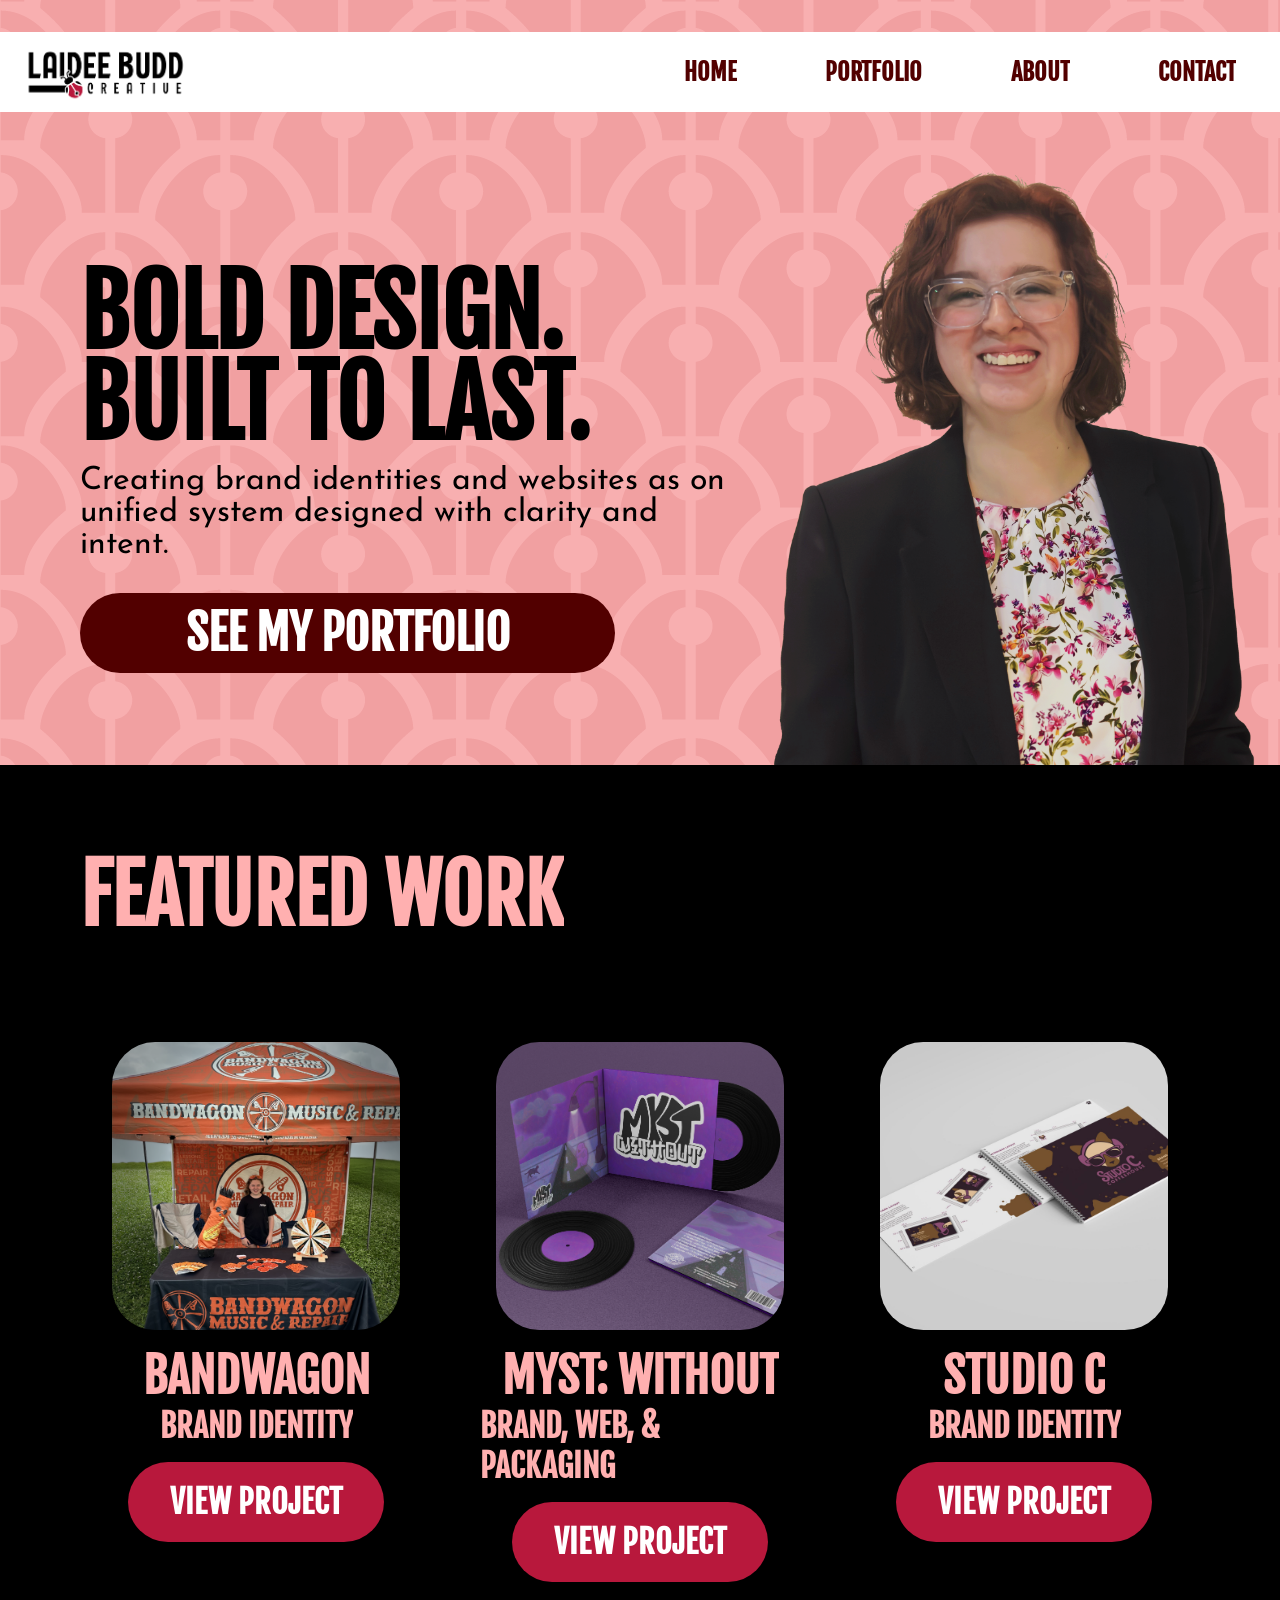
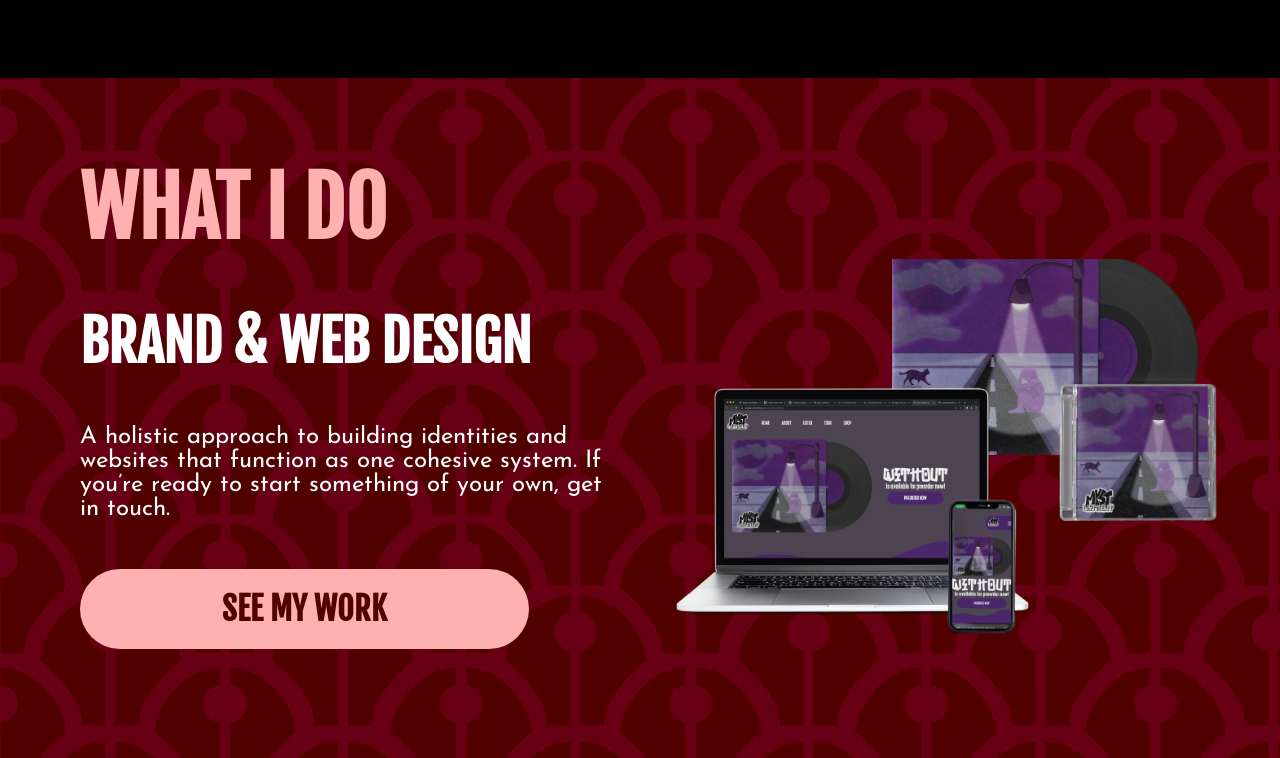
==== index.html @ 61b9f68c "what I do section added" ====
<!DOCTYPE html>
<html lang="en">
<head>
    <meta charset="UTF-8">
    <meta name="viewport" content="width=device-width, initial-scale=1.0">
    <title>Laidee Budd Creative - Home</title>
    <link rel="stylesheet" href="./sass/output.css">
    
    <link rel="preconnect" href="https://fonts.googleapis.com">
    <link rel="preconnect" href="https://fonts.gstatic.com" crossorigin>
    <link href="https://fonts.googleapis.com/css2?family=Fjalla+One&family=Josefin+Sans:ital,wght@0,100..700;1,100..700&display=swap" rel="stylesheet">
</head>
<body>
    <nav>
        <div id="nav-container">
            <div id="navbar">
                <img src="./images/laidee-budd-creative-logo.png" alt="Laidee Budd Creative Logo">
    
                <div id="hamburger" onclick="menuToggle()">&#9776;</div>
            </div>
            <div id="nav-items">
                <a href="./index.html">HOME</a>
                <a href="./portfolio.html">PORTFOLIO</a>
                <a href="./about.html">ABOUT</a>
                <a href="./contact.html">CONTACT</a>
            </div>
        </div>
    </nav>
    <header class="hero-grid-container hero-background">
            <div class="text-box">
                <h1>BOLD DESIGN. <br>
                    BUILT TO LAST.
                </h1>
                <p>
                    Creating brand identities and websites as on unified system designed with clarity and intent.
                </p>
                <a href="./portfolio.html" class="button">SEE MY PORTFOLIO</a>
            </div>
            <img src="./images/headshot.png" alt="Adelaide Budd headshot">
    </header>

    <section>
        <h2>FEATURED WORK</h2>
        <div class="card-grid">
            <div class="card bandwagon">
                <img src="./images/bandwagon-tradeshowbooth.png" alt="Bandwagon Music & Repair branded event booth with custom canopy, signage, and promotional materials.">
                <h4>BANDWAGON</h4>
                <h5>BRAND IDENTITY</h5>
                <a href="./bandwagon.html" class="button">VIEW PROJECT</a>
            </div>
            <div class="card myst">
                <img src="./images/vinyl_mockup.png" alt="Vinyl packaging mockup for Myst: Without featuring illustrated album artwork and record sleeves.">
                <h4>MYST: WITHOUT</h4>
                <h5>BRAND, WEB, & PACKAGING</h5>
                <a href="./myst.html" class="button">VIEW PROJECT</a>
            </div>
            <div class="card studio-c">
                <img src="./images/STUDIO C BRAND GUIDE.jpeg" alt="Studio C Coffeehouse brand guide mockup featuring logo, business card, and stationery designs.">
                <h4>STUDIO C</h4>
                <h5>BRAND IDENTITY</h5>
                <a href="./studioc.html" class="button">VIEW PROJECT</a>
            </div>
        </div>

    </section>

    <section class="red-brand-background">
        <h2>WHAT I DO</h2>
        <div class="grid-container">
            <div class="text-box">

                <h3>BRAND & WEB DESIGN</h3>
                <p>A holistic approach to building identities and websites that function as one cohesive system. If you’re ready to start something of your own, get in touch.</p>
                <a href="/portfolio.html" class="button">SEE MY WORK</a>
            </div>
            <img src="./images/myst-webPackaging.png" alt="Myst: Without branding mockup featuring album packaging, vinyl record, CD case, and responsive website designs displayed across desktop and mobile screens.">

        </div>

    </section>
    

    <script src="./script.js"></script>
</body>
</html>
---- sass/output.css ----
* {
  margin: 0;
  padding: 0;
  box-sizing: border-box;
  max-width: 100vw;
  overflow-x: hidden;
}

nav #nav-container {
  display: flex;
  flex-direction: row;
  justify-content: space-between;
  align-items: center;
  position: fixed;
  background-color: #fff;
  height: 5rem;
  width: 100%;
  margin-top: 2rem;
}
@media (max-width: 500px) {
  nav #nav-container {
    flex-direction: column;
    justify-content: space-around;
  }
}
@media (min-width: 501px) and (max-width: 767px) {
  nav #nav-container {
    flex-direction: column;
    justify-content: space-around;
  }
}
nav #nav-container #navbar {
  display: flex;
  flex-direction: row;
  justify-content: space-between;
  align-items: center;
  width: 50%;
  height: 100%;
}
@media (max-width: 500px) {
  nav #nav-container #navbar {
    width: 100%;
    height: 5rem;
    justify-self: flex-start;
  }
}
@media (min-width: 501px) and (max-width: 767px) {
  nav #nav-container #navbar {
    width: 100%;
    height: 5rem;
    justify-self: flex-start;
  }
}
nav #nav-container #navbar img {
  height: 4rem;
  margin-left: 1rem;
}
nav #nav-container #navbar #hamburger {
  display: none;
  font-size: 3rem;
  color: #520000;
  margin-right: 2rem;
}
@media (max-width: 500px) {
  nav #nav-container #navbar #hamburger {
    display: block;
  }
}
@media (min-width: 501px) and (max-width: 767px) {
  nav #nav-container #navbar #hamburger {
    display: block;
  }
}
nav #nav-container #nav-items {
  display: flex;
  justify-content: space-around;
  width: 50%;
}
nav #nav-container #nav-items a {
  text-decoration: none;
  font-family: "Fjalla One", sans-serif;
  font-size: 1.5rem;
  font-weight: bold;
  color: #520000;
}
@media (max-width: 500px) {
  nav #nav-container #nav-items {
    display: none;
    width: 100%;
    height: 55%;
    background-color: #fff;
    align-items: center;
    flex-direction: column;
    justify-content: space-around;
  }
}
@media (min-width: 501px) and (max-width: 767px) {
  nav #nav-container #nav-items {
    display: none;
    width: 100%;
    height: 55%;
    background-color: #fff;
    align-items: center;
    flex-direction: column;
    justify-content: space-around;
  }
}

.nav-background {
  background-image: url(../images/Brand-Pattern-deep-red.png);
}

.open-mobile-nav {
  height: 50vh;
}

.button {
  font-family: "Fjalla One", sans-serif;
  font-weight: bold;
  text-decoration: none;
  color: #fff;
  font-size: 3rem;
  text-align: center;
  align-content: center;
  background-color: #520000;
  height: 5rem;
  border-radius: 100px;
  width: 80%;
}
@media (max-width: 500px) {
  .button {
    font-size: 1.5rem;
  }
}
@media (min-width: 501px) and (max-width: 767px) {
  .button {
    font-size: 1.5rem;
  }
}

.hero-background {
  background-image: url(../images/Brand-Pattern-pink.png);
  background-repeat: repeat;
}

.red-brand-background {
  background-image: url(../images/Brand-Pattern-deep-red.png);
  background-repeat: repeat;
}
.red-brand-background .button {
  background-color: #FFB0B0;
  color: #520000;
}

.hero-grid-container {
  display: grid;
  grid-template-columns: 1fr 1 fr 1fr;
  grid-template-rows: 1fr 1fr 1fr;
  grid-template-areas: ". . hs" "txt . hs" "txt . hs";
  height: 85vh;
}
@media (max-width: 500px) {
  .hero-grid-container {
    grid-template-columns: 1fr;
    grid-template-rows: 2fr 1fr;
    grid-template-areas: "txt" "hs";
    height: 85vh;
  }
}
@media (min-width: 501px) and (max-width: 767px) {
  .hero-grid-container {
    grid-template-columns: 1fr;
    grid-template-rows: 2fr 1fr;
    grid-template-areas: "txt" "hs";
    height: 85vh;
  }
}
.hero-grid-container .text-box {
  grid-area: txt;
  display: flex;
  flex-direction: column;
  margin-left: 5rem;
  justify-content: center;
}
@media (max-width: 500px) {
  .hero-grid-container .text-box {
    height: 100%;
    margin-top: 5rem;
    margin-left: 2rem;
  }
}
@media (min-width: 501px) and (max-width: 767px) {
  .hero-grid-container .text-box {
    height: 100%;
    margin-top: 5rem;
    margin-left: 2rem;
  }
}
.hero-grid-container .text-box h1 {
  font-family: "Fjalla One", sans-serif;
  font-size: 6rem;
  line-height: 95%;
  padding-top: 1rem;
  margin-top: -6rem;
  margin-bottom: 1rem;
}
@media (max-width: 500px) {
  .hero-grid-container .text-box h1 {
    font-size: 4rem;
    margin-top: 0rem;
    margin-bottom: 0.5rem;
  }
}
@media (min-width: 501px) and (max-width: 767px) {
  .hero-grid-container .text-box h1 {
    font-size: 4rem;
    margin-top: 0rem;
    margin-bottom: 0.5rem;
  }
}
@media (min-width: 768px) and (max-width: 1199px) {
  .hero-grid-container .text-box h1 {
    font-size: 5rem;
  }
}
.hero-grid-container .text-box p {
  font-family: "Josefin Sans", "Avenir Next", Avenir, "Century Gothic", sans-serif;
  font-size: 2rem;
  margin-bottom: 2rem;
}
@media (max-width: 500px) {
  .hero-grid-container .text-box p {
    font-size: 1.25rem;
    width: 85%;
    margin-bottom: 1rem;
  }
}
@media (min-width: 501px) and (max-width: 767px) {
  .hero-grid-container .text-box p {
    font-size: 1.25rem;
    width: 75%;
    margin-bottom: 1rem;
  }
}
@media (max-width: 500px) {
  .hero-grid-container .text-box .button {
    width: 85%;
    height: 4rem;
    font-size: 1.5rem;
  }
}
@media (min-width: 501px) and (max-width: 767px) {
  .hero-grid-container .text-box .button {
    width: 85%;
    height: 4rem;
    font-size: 1.5rem;
  }
}
@media (min-width: 768px) and (max-width: 1199px) {
  .hero-grid-container .text-box .button {
    font-size: 2.5rem;
  }
}
.hero-grid-container img {
  grid-area: hs;
  height: 85%;
  align-self: flex-end;
}
@media (max-width: 500px) {
  .hero-grid-container img {
    justify-self: flex-end;
    margin-top: -10rem;
    margin-right: -5rem;
    height: 145%;
  }
}
@media (min-width: 501px) and (max-width: 767px) {
  .hero-grid-container img {
    justify-self: flex-end;
    margin-top: -10rem;
    margin-right: -5rem;
    height: 145%;
  }
}

section {
  display: flex;
  flex-direction: column;
  display: flex;
  flex-direction: column;
}
section h2 {
  font-size: 5rem;
  font-family: "Fjalla One", sans-serif;
  color: #FFB0B0;
  text-align: left;
  align-self: flex-start;
  margin: 5rem;
}
@media (max-width: 500px) {
  section h2 {
    font-size: 3.5rem;
    text-align: center;
    margin-bottom: 3rem;
    width: 100%;
    align-self: center;
  }
}
@media (min-width: 501px) and (max-width: 767px) {
  section h2 {
    font-size: 3.5rem;
    text-align: center;
    margin-bottom: 3rem;
    width: 100%;
    align-self: center;
  }
}
@media (min-width: 768px) and (max-width: 1199px) {
  section h2 {
    text-align: center;
    margin-bottom: 3rem;
    width: 100%;
    align-self: center;
  }
}

.card-grid {
  display: grid;
  grid-template-columns: 1fr 1fr 1fr;
  gap: 4rem;
  margin-top: 5rem;
  width: 85%;
  align-self: center;
  margin-bottom: 5rem;
}
@media (max-width: 500px) {
  .card-grid {
    grid-template-columns: 1fr;
    gap: 2rem;
  }
}
@media (min-width: 501px) and (max-width: 767px) {
  .card-grid {
    grid-template-columns: 1fr;
    gap: 2rem;
  }
}
@media (min-width: 768px) and (max-width: 1199px) {
  .card-grid {
    gap: 1rem;
    width: 95%;
  }
}
.card-grid .card {
  display: flex;
  flex-direction: column;
  width: 100%;
}
.card-grid .card img {
  aspect-ratio: 1;
  object-fit: cover;
  border-radius: 15%;
  margin: 1rem;
}
.card-grid .card h4 {
  color: #FFB0B0;
  align-self: center;
  font-family: "Fjalla One", sans-serif;
  font-size: 3rem;
}
@media (min-width: 768px) and (max-width: 1199px) {
  .card-grid .card h4 {
    font-size: 2rem;
  }
}
.card-grid .card h5 {
  color: #FFB0B0;
  align-self: center;
  font-family: "Fjalla One", sans-serif;
  font-size: 2rem;
}
@media (min-width: 768px) and (max-width: 1199px) {
  .card-grid .card h5 {
    font-size: 1.5rem;
  }
}
.card-grid .card .button {
  align-self: center;
  font-size: 2rem;
  background-color: #B8183C;
  margin: 1rem 0 1rem 0;
}
@media (min-width: 768px) and (max-width: 1199px) {
  .card-grid .card {
    font-size: 1.5rem;
  }
}

section h2 {
  margin-bottom: 0;
}
section .grid-container {
  display: grid;
  grid-template-columns: 1fr 1fr;
  grid-template-areas: "tb pic";
  justify-content: center;
  align-items: center;
  margin-bottom: 5rem;
}
@media (max-width: 500px) {
  section .grid-container {
    grid-template-columns: 1fr;
    grid-template-areas: "pic" "tb";
  }
}
@media (min-width: 501px) and (max-width: 767px) {
  section .grid-container {
    grid-template-columns: 1fr;
    grid-template-areas: "pic" "tb";
  }
}
section .grid-container .text-box {
  display: flex;
  flex-direction: column;
  grid-area: tb;
  align-self: flex-start;
  margin: 0 2rem 0 5rem;
}
@media (max-width: 500px) {
  section .grid-container .text-box {
    margin: 2rem;
    text-align: center;
  }
}
@media (min-width: 501px) and (max-width: 767px) {
  section .grid-container .text-box {
    margin: 2rem;
    text-align: center;
  }
}
section .grid-container .text-box h3 {
  font-family: "Fjalla One", sans-serif;
  color: #fff;
  font-size: 3.5rem;
  margin: 3rem 0 3rem 0;
}
@media (max-width: 500px) {
  section .grid-container .text-box h3 {
    margin: 0 0 2rem 0;
    font-size: 2.5rem;
  }
}
@media (min-width: 501px) and (max-width: 767px) {
  section .grid-container .text-box h3 {
    margin: 0 0 2rem 0;
    font-size: 2.5rem;
  }
}
section .grid-container .text-box p {
  font-family: "Josefin Sans", "Avenir Next", Avenir, "Century Gothic", sans-serif;
  font-size: 1.5rem;
  margin-bottom: 3rem;
  color: #fff;
}
@media (max-width: 500px) {
  section .grid-container .text-box p {
    font-size: 1.25rem;
  }
}
@media (min-width: 501px) and (max-width: 767px) {
  section .grid-container .text-box p {
    font-size: 1.25rem;
  }
}
section .grid-container .text-box .button {
  width: 85%;
  font-size: 2rem;
}
@media (max-width: 500px) {
  section .grid-container .text-box .button {
    width: 85%;
    align-self: center;
  }
}
@media (min-width: 501px) and (max-width: 767px) {
  section .grid-container .text-box .button {
    width: 85%;
    align-self: center;
  }
}
section .grid-container img {
  width: 90%;
  align-self: center;
  justify-self: center;
  grid-area: pic;
  margin-top: -4.5rem;
}
@media (max-width: 500px) {
  section .grid-container img {
    margin: 0;
  }
}
@media (min-width: 501px) and (max-width: 767px) {
  section .grid-container img {
    margin: 0;
  }
}

body {
  background-color: #000;
}

/*# sourceMappingURL=output.css.map */
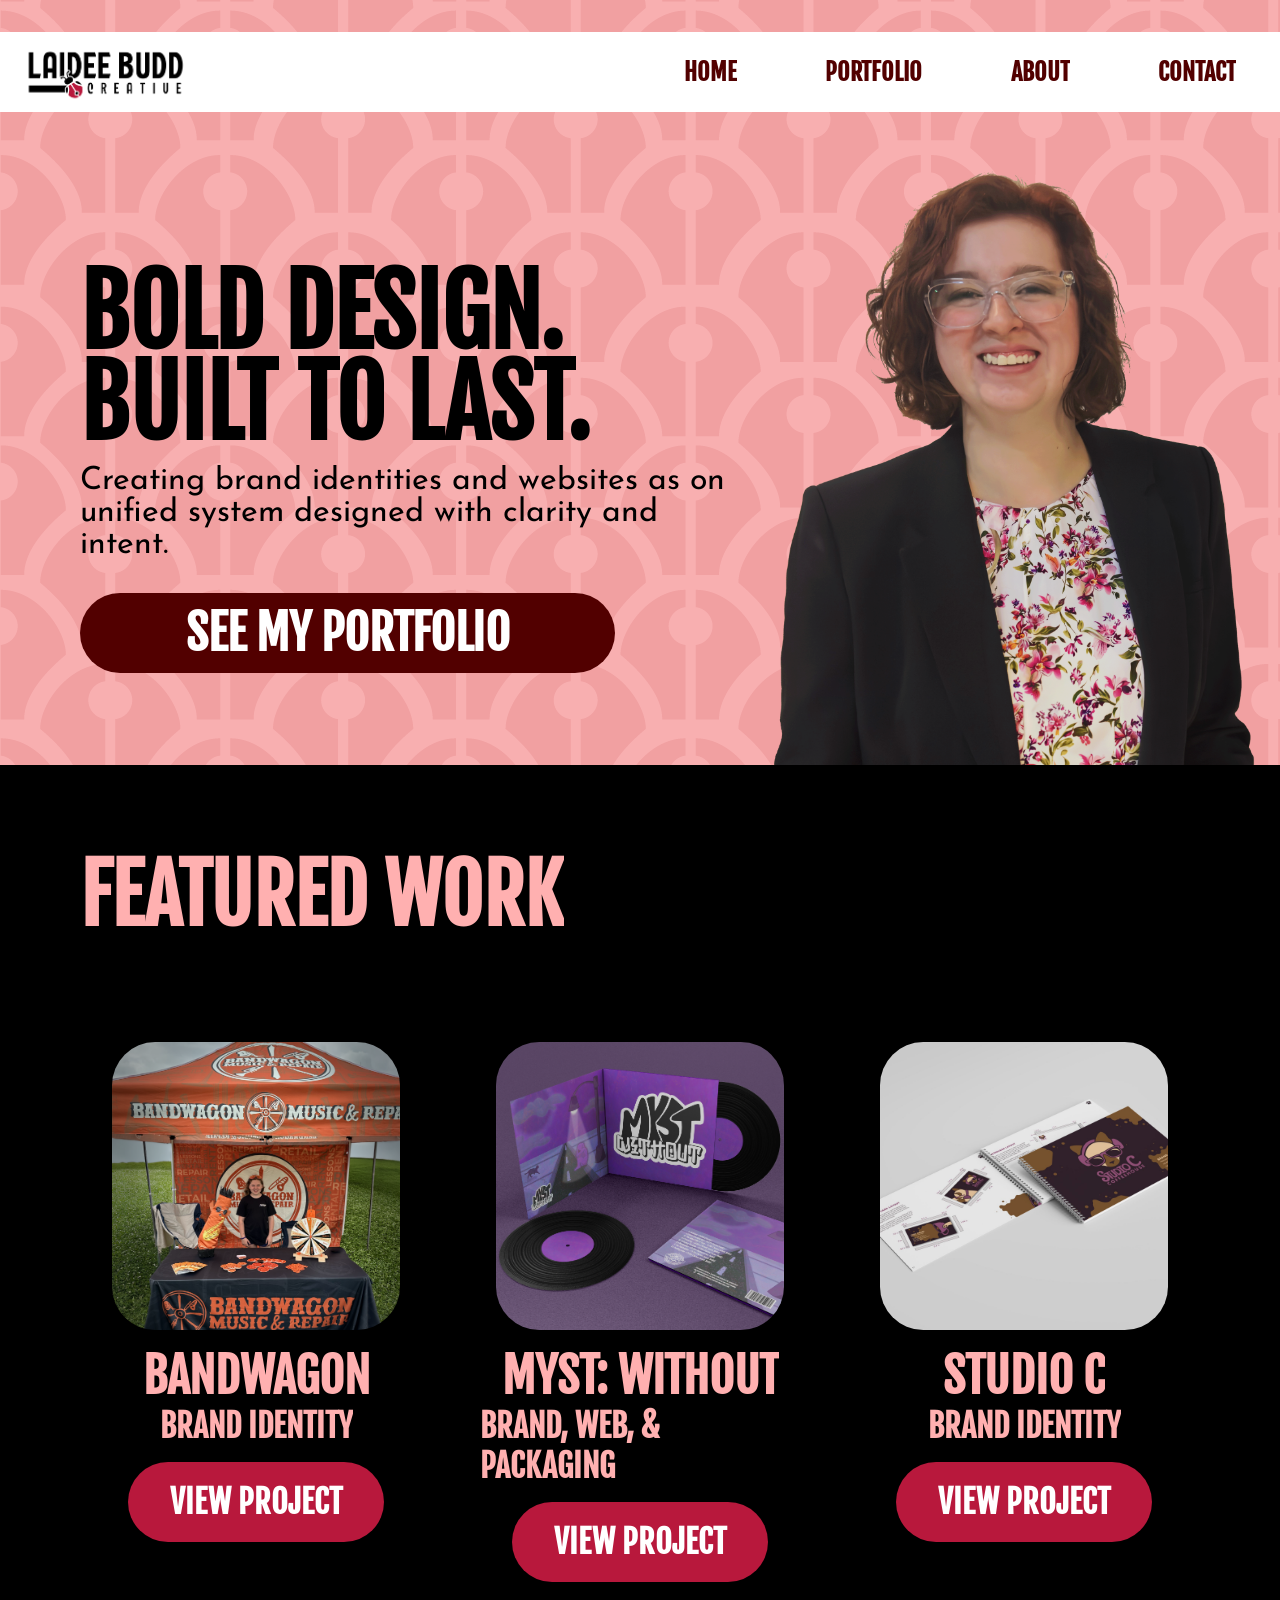
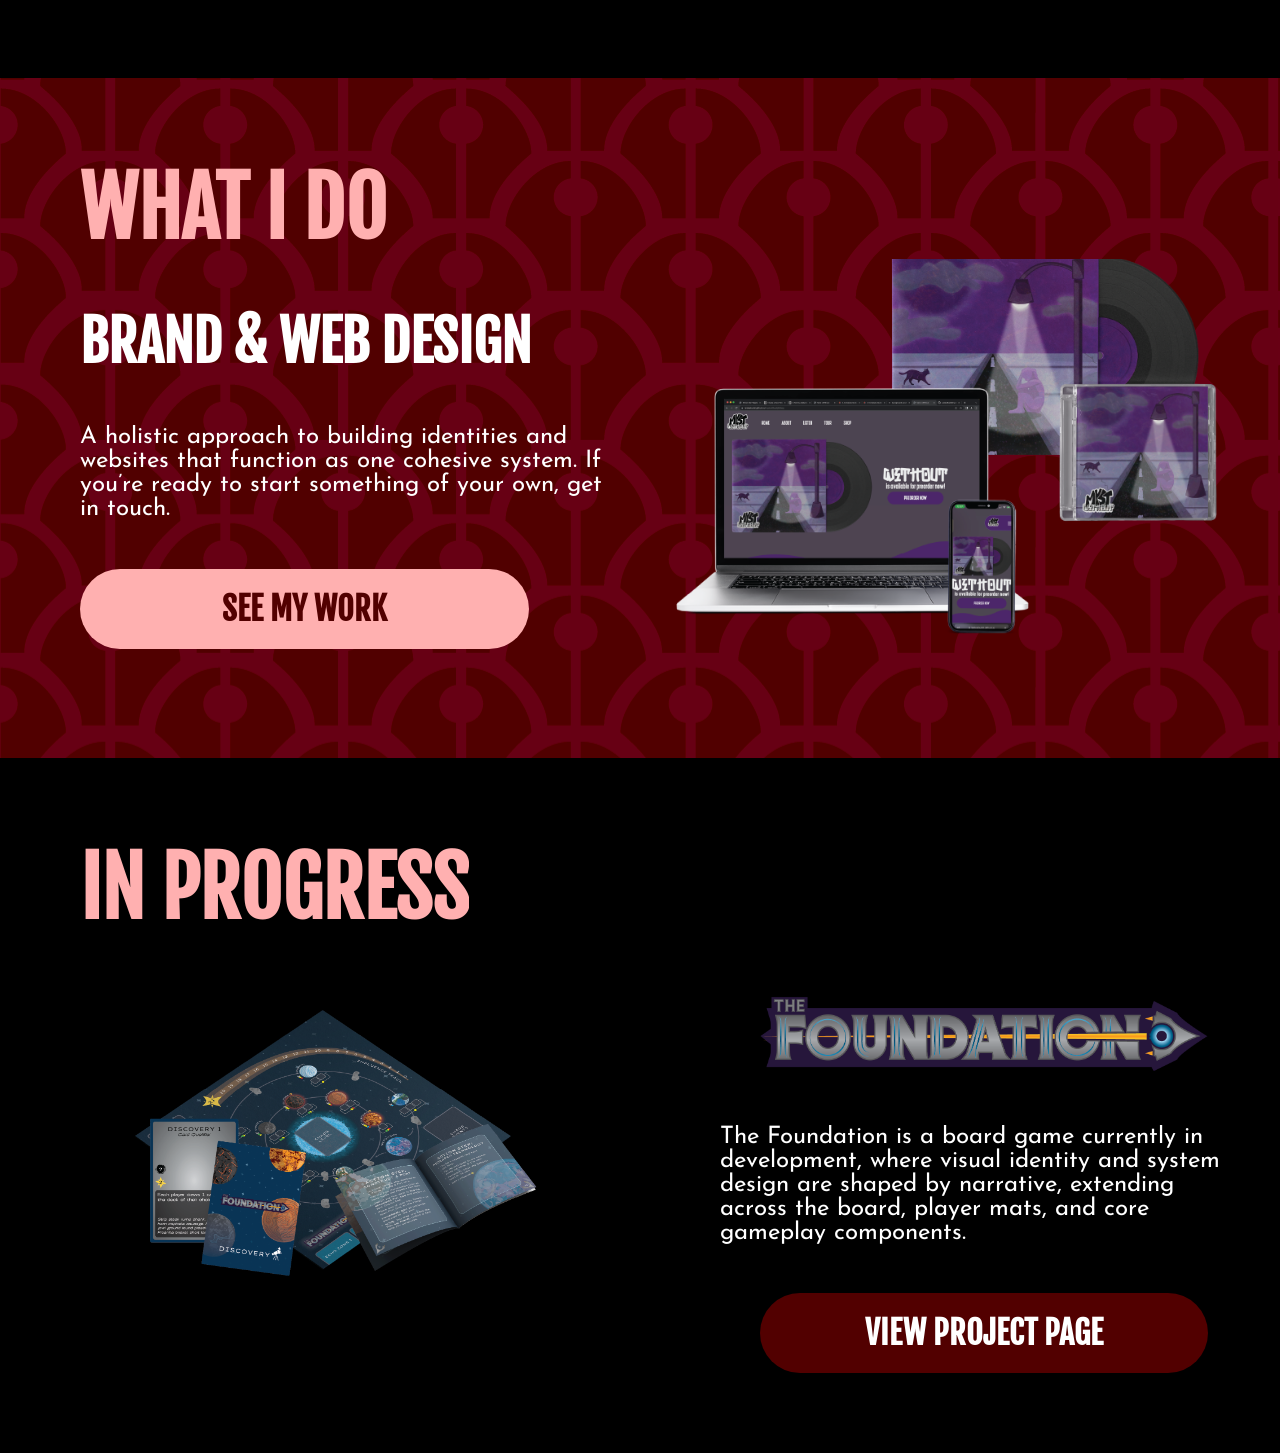
==== commit ec4c3e5e: "added the foundation section" ====
--- a/index.html
+++ b/index.html
@@ -66,14 +66,29 @@
 
     <section class="red-brand-background">
         <h2>WHAT I DO</h2>
-        <div class="grid-container">
+        <div class="grid-container what-i-do">
             <div class="text-box">
 
                 <h3>BRAND & WEB DESIGN</h3>
                 <p>A holistic approach to building identities and websites that function as one cohesive system. If you’re ready to start something of your own, get in touch.</p>
                 <a href="/portfolio.html" class="button">SEE MY WORK</a>
             </div>
-            <img src="./images/myst-webPackaging.png" alt="Myst: Without branding mockup featuring album packaging, vinyl record, CD case, and responsive website designs displayed across desktop and mobile screens.">
+            <img class="section-img" src="./images/myst-webPackaging.png" alt="Myst: Without branding mockup featuring album Packaging, vinyl record, CD case, and Responsive Website designs displayed across desktop and mobile screens.">
+
+        </div>
+
+    </section>
+
+    <section>
+        <h2>IN PROGRESS</h2>
+        <div class="grid-container foundation">
+            <div class="text-box foundation">
+
+                <img class="foundation-logo" src="./images/The-Foundation-Logo.png" alt="The Foundation Board Game Logo">
+                <p>The Foundation is a board game currently in development, where visual identity and system design are shaped by narrative, extending across the board, player mats, and core gameplay components.</p>
+                <a href="/altaira-studios.html" class="button">VIEW PROJECT PAGE</a>
+            </div>
+            <img class="section-img" src="./images/the-foundation-mockup.png" alt="Board game design mockup for The Foundation featuring a space-themed game board, discovery cards, and rulebook layouts with sci-fi inspired UI, iconography, and planetary artwork.">
 
         </div>
 
--- a/sass/output.css
+++ b/sass/output.css
@@ -244,14 +244,14 @@
 }
 @media (max-width: 500px) {
   .hero-grid-container .text-box .button {
-    width: 85%;
+    width: 55%;
     height: 4rem;
     font-size: 1.5rem;
   }
 }
 @media (min-width: 501px) and (max-width: 767px) {
   .hero-grid-container .text-box .button {
-    width: 85%;
+    width: 65%;
     height: 4rem;
     font-size: 1.5rem;
   }
@@ -402,7 +402,6 @@
 section .grid-container {
   display: grid;
   grid-template-columns: 1fr 1fr;
-  grid-template-areas: "tb pic";
   justify-content: center;
   align-items: center;
   margin-bottom: 5rem;
@@ -488,7 +487,7 @@
     align-self: center;
   }
 }
-section .grid-container img {
+section .grid-container .section-img {
   width: 90%;
   align-self: center;
   justify-self: center;
@@ -496,14 +495,36 @@
   margin-top: -4.5rem;
 }
 @media (max-width: 500px) {
-  section .grid-container img {
+  section .grid-container .section-img {
     margin: 0;
   }
 }
 @media (min-width: 501px) and (max-width: 767px) {
-  section .grid-container img {
+  section .grid-container .section-img {
     margin: 0;
   }
+}
+
+.what-i-do {
+  grid-template-areas: "tb pic";
+}
+
+.foundation {
+  grid-template-areas: "pic tb";
+  margin-top: 3rem;
+}
+.foundation .section-img {
+  margin: 0;
+  padding: 3rem;
+  align-self: flex-start;
+}
+.foundation .foundation-logo {
+  margin-bottom: 3rem;
+  width: 85%;
+  align-self: center;
+}
+.foundation .button {
+  align-self: center;
 }
 
 body {
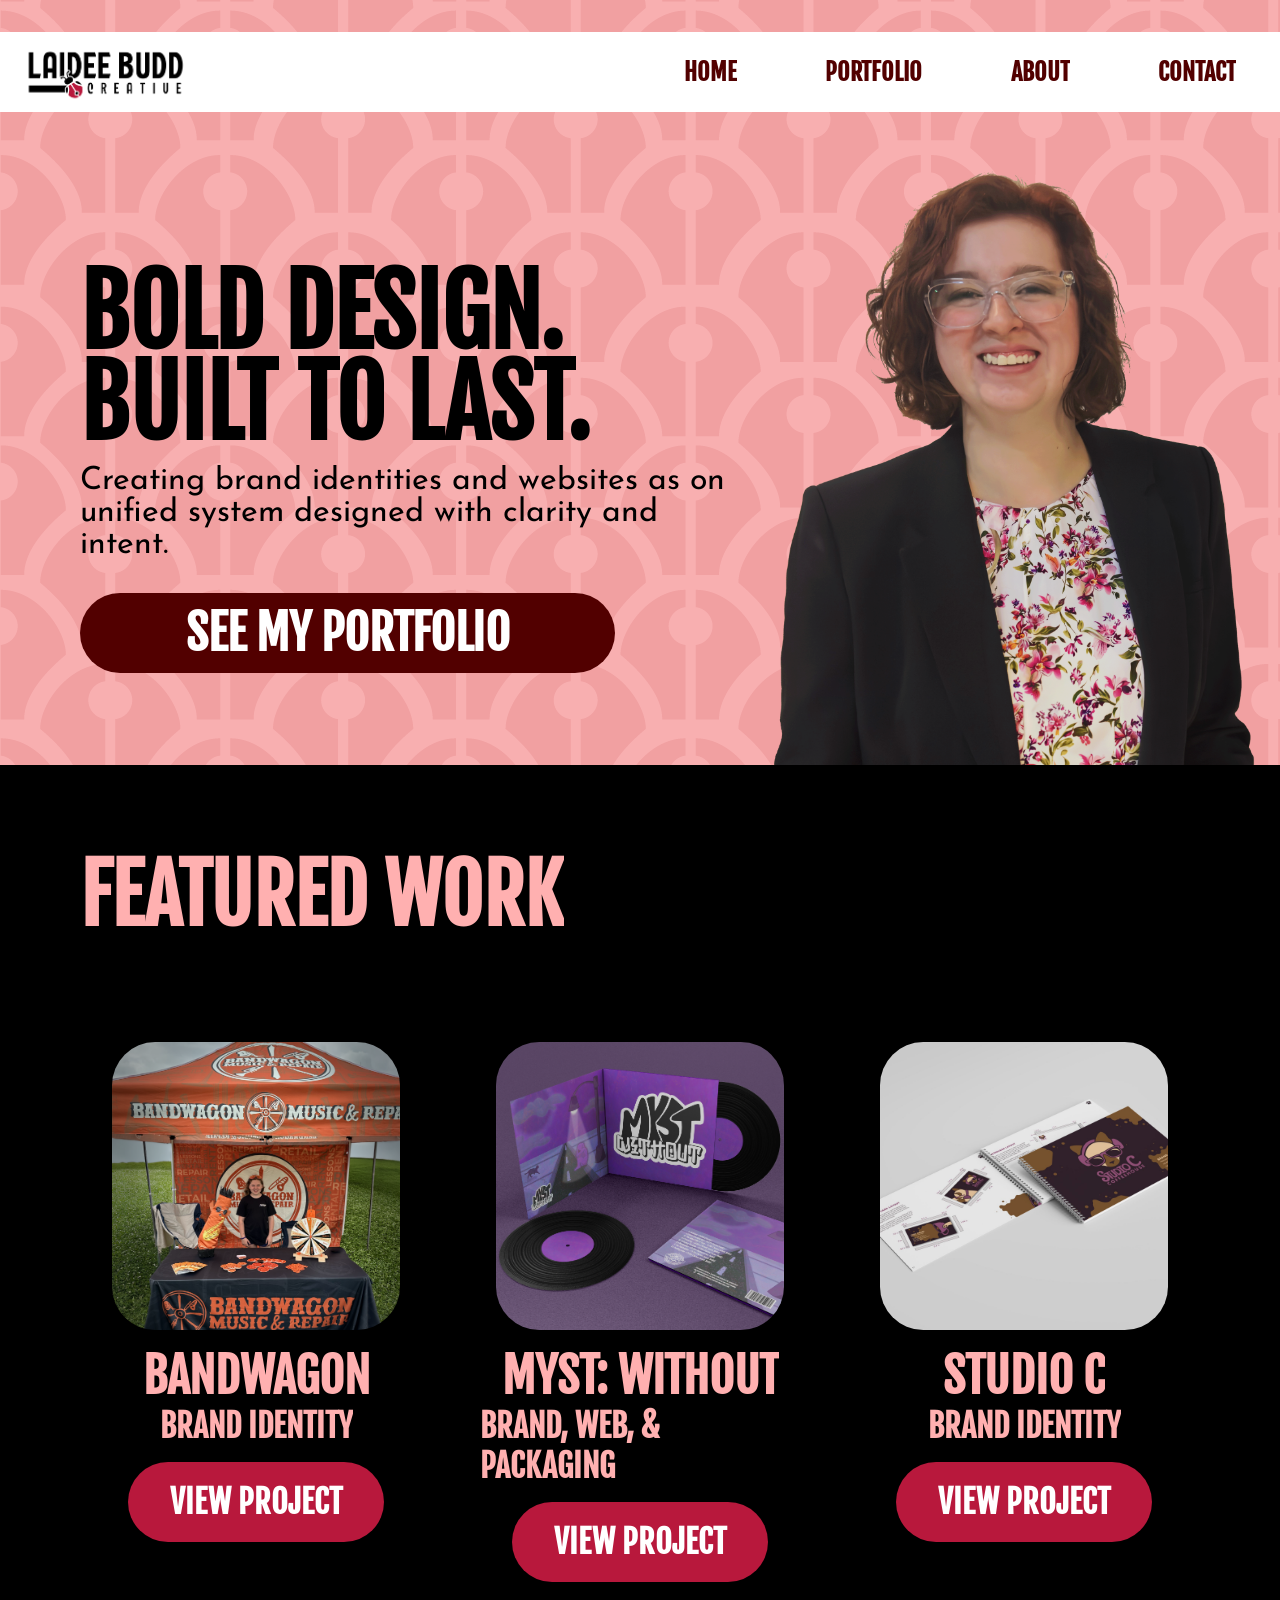
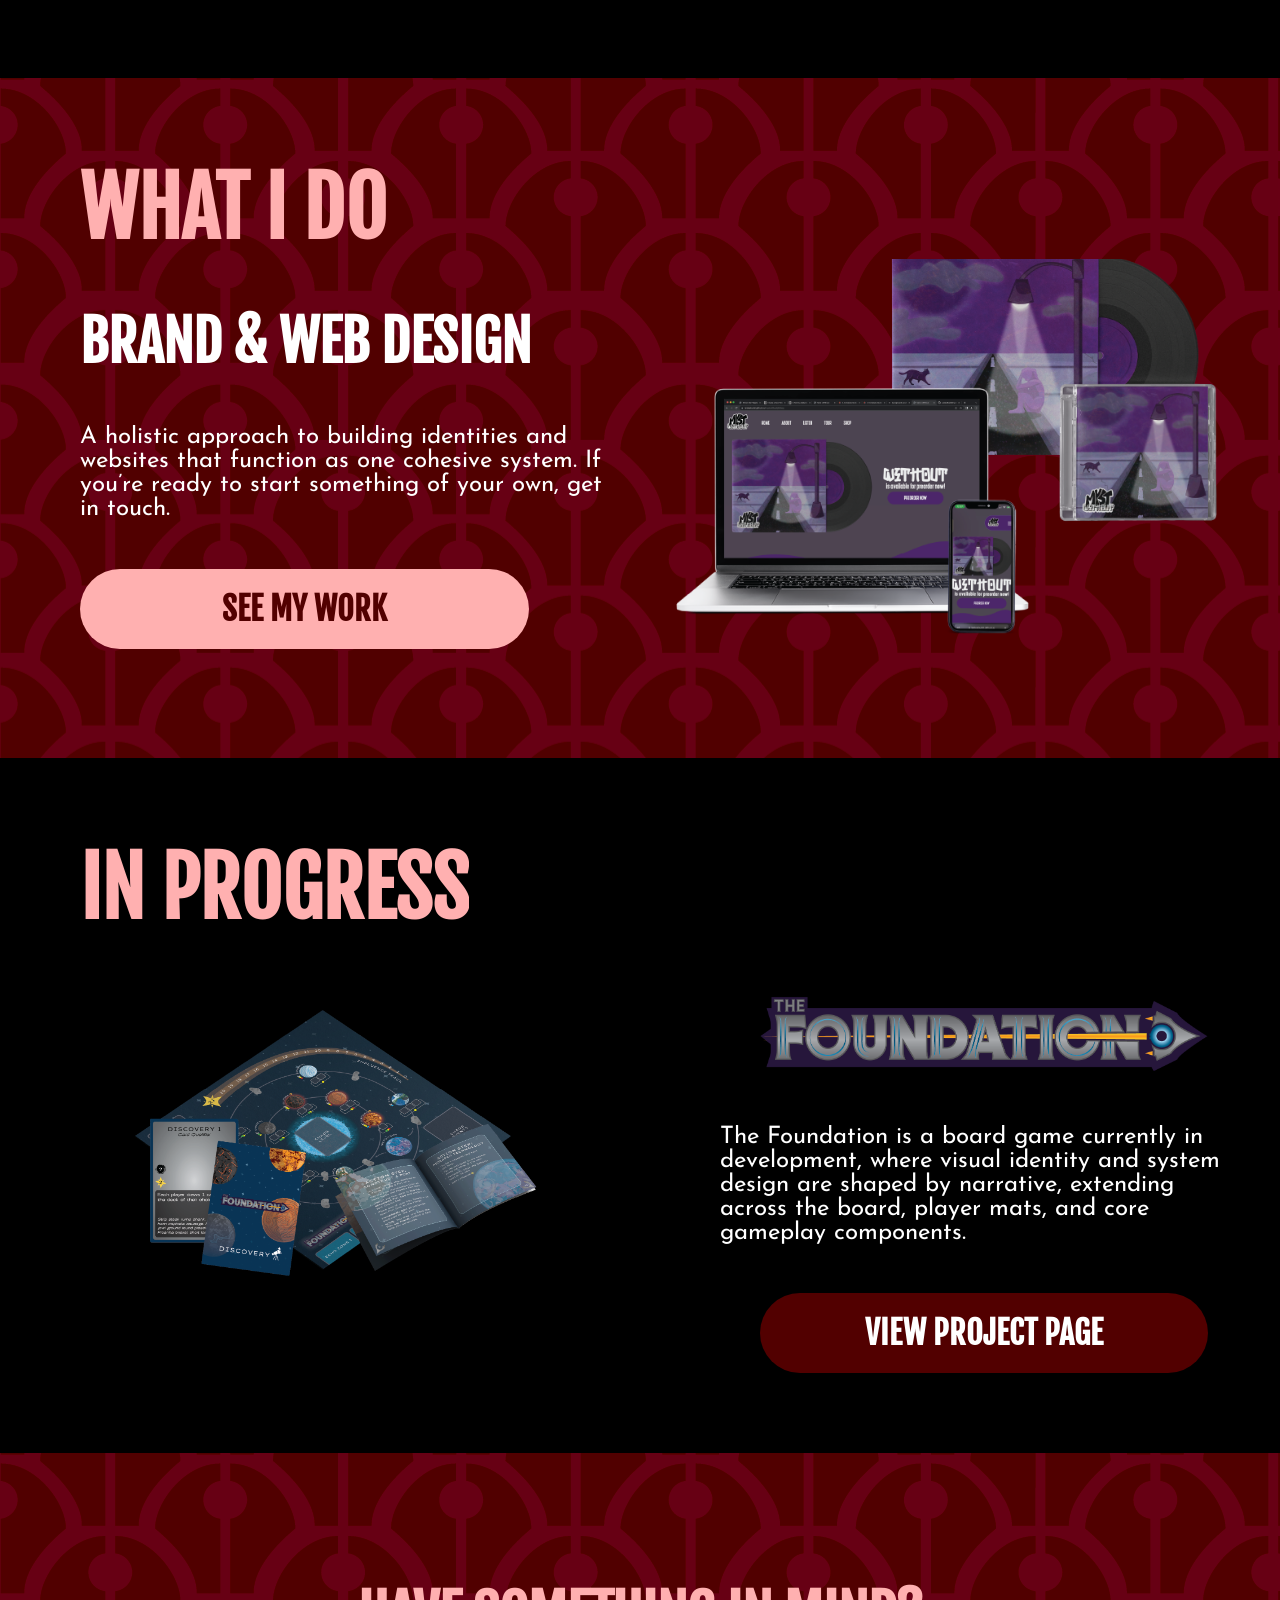
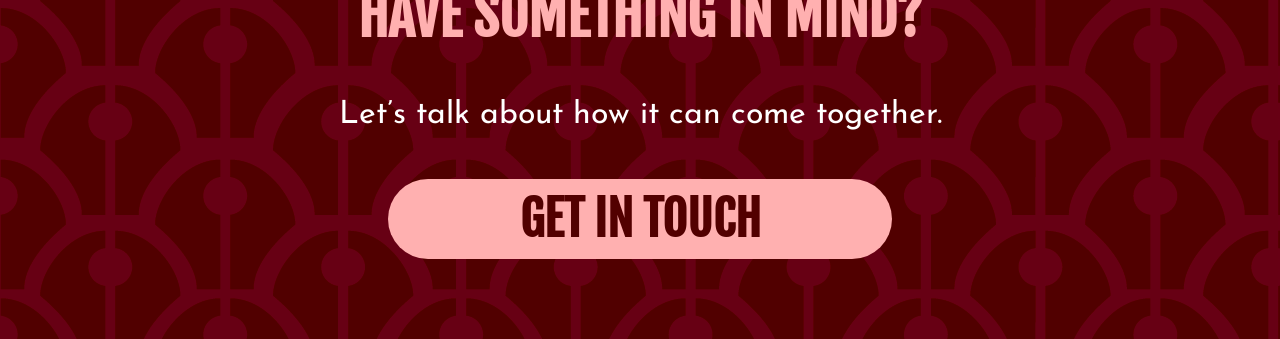
==== commit 131b1f30: "added cta section" ====
--- a/index.html
+++ b/index.html
@@ -93,6 +93,13 @@
         </div>
 
     </section>
+
+    <div class="cta red-brand-background">
+        <h1>HAVE SOMETHING IN MIND?</h1>
+        <p>Let’s talk about how it can come together.</p>
+        <a href="./contact.html" class="button">GET IN TOUCH</a>
+
+    </div>
     
 
     <script src="./script.js"></script>
--- a/sass/output.css
+++ b/sass/output.css
@@ -129,12 +129,14 @@
 }
 @media (max-width: 500px) {
   .button {
-    font-size: 1.5rem;
+    font-size: 2rem;
+    height: 4rem;
   }
 }
 @media (min-width: 501px) and (max-width: 767px) {
   .button {
-    font-size: 1.5rem;
+    font-size: 2rem;
+    height: 4rem;
   }
 }
 
@@ -390,6 +392,16 @@
   background-color: #B8183C;
   margin: 1rem 0 1rem 0;
 }
+@media (max-width: 500px) {
+  .card-grid .card .button {
+    height: 4rem;
+  }
+}
+@media (min-width: 501px) and (max-width: 767px) {
+  .card-grid .card .button {
+    height: 4rem;
+  }
+}
 @media (min-width: 768px) and (max-width: 1199px) {
   .card-grid .card {
     font-size: 1.5rem;
@@ -479,12 +491,14 @@
   section .grid-container .text-box .button {
     width: 85%;
     align-self: center;
+    height: 4rem;
   }
 }
 @media (min-width: 501px) and (max-width: 767px) {
   section .grid-container .text-box .button {
     width: 85%;
     align-self: center;
+    height: 4rem;
   }
 }
 section .grid-container .section-img {
@@ -518,6 +532,18 @@
   padding: 3rem;
   align-self: flex-start;
 }
+@media (max-width: 500px) {
+  .foundation .section-img {
+    width: 95%;
+    padding: 1rem;
+  }
+}
+@media (min-width: 501px) and (max-width: 767px) {
+  .foundation .section-img {
+    width: 95%;
+    padding: 1rem;
+  }
+}
 .foundation .foundation-logo {
   margin-bottom: 3rem;
   width: 85%;
@@ -526,6 +552,73 @@
 .foundation .button {
   align-self: center;
 }
+@media (max-width: 500px) {
+  .foundation .button {
+    height: 4rem;
+  }
+}
+@media (min-width: 501px) and (max-width: 767px) {
+  .foundation .button {
+    height: 4rem;
+  }
+}
+
+.cta {
+  display: flex;
+  flex-direction: column;
+  align-items: center;
+  justify-content: center;
+  padding: 5rem;
+}
+.cta h1 {
+  font-family: "Fjalla One", sans-serif;
+  color: #FFB0B0;
+  font-size: 3.5rem;
+  margin: 3rem 0 3rem 0;
+  text-align: center;
+}
+@media (max-width: 500px) {
+  .cta h1 {
+    font-size: 3rem;
+  }
+}
+@media (min-width: 501px) and (max-width: 767px) {
+  .cta h1 {
+    font-size: 3rem;
+  }
+}
+.cta p {
+  font-family: "Josefin Sans", "Avenir Next", Avenir, "Century Gothic", sans-serif;
+  font-size: 2rem;
+  margin-bottom: 3rem;
+  color: #fff;
+  text-align: center;
+}
+@media (max-width: 500px) {
+  .cta p {
+    font-size: 1.5rem;
+  }
+}
+@media (max-width: 500px) {
+  .cta p {
+    font-size: 1.5rem;
+  }
+}
+.cta .button {
+  width: 45%;
+}
+@media (max-width: 500px) {
+  .cta .button {
+    width: 85%;
+    height: 4rem;
+  }
+}
+@media (min-width: 501px) and (max-width: 767px) {
+  .cta .button {
+    width: 85%;
+    height: 4rem;
+  }
+}
 
 body {
   background-color: #000;
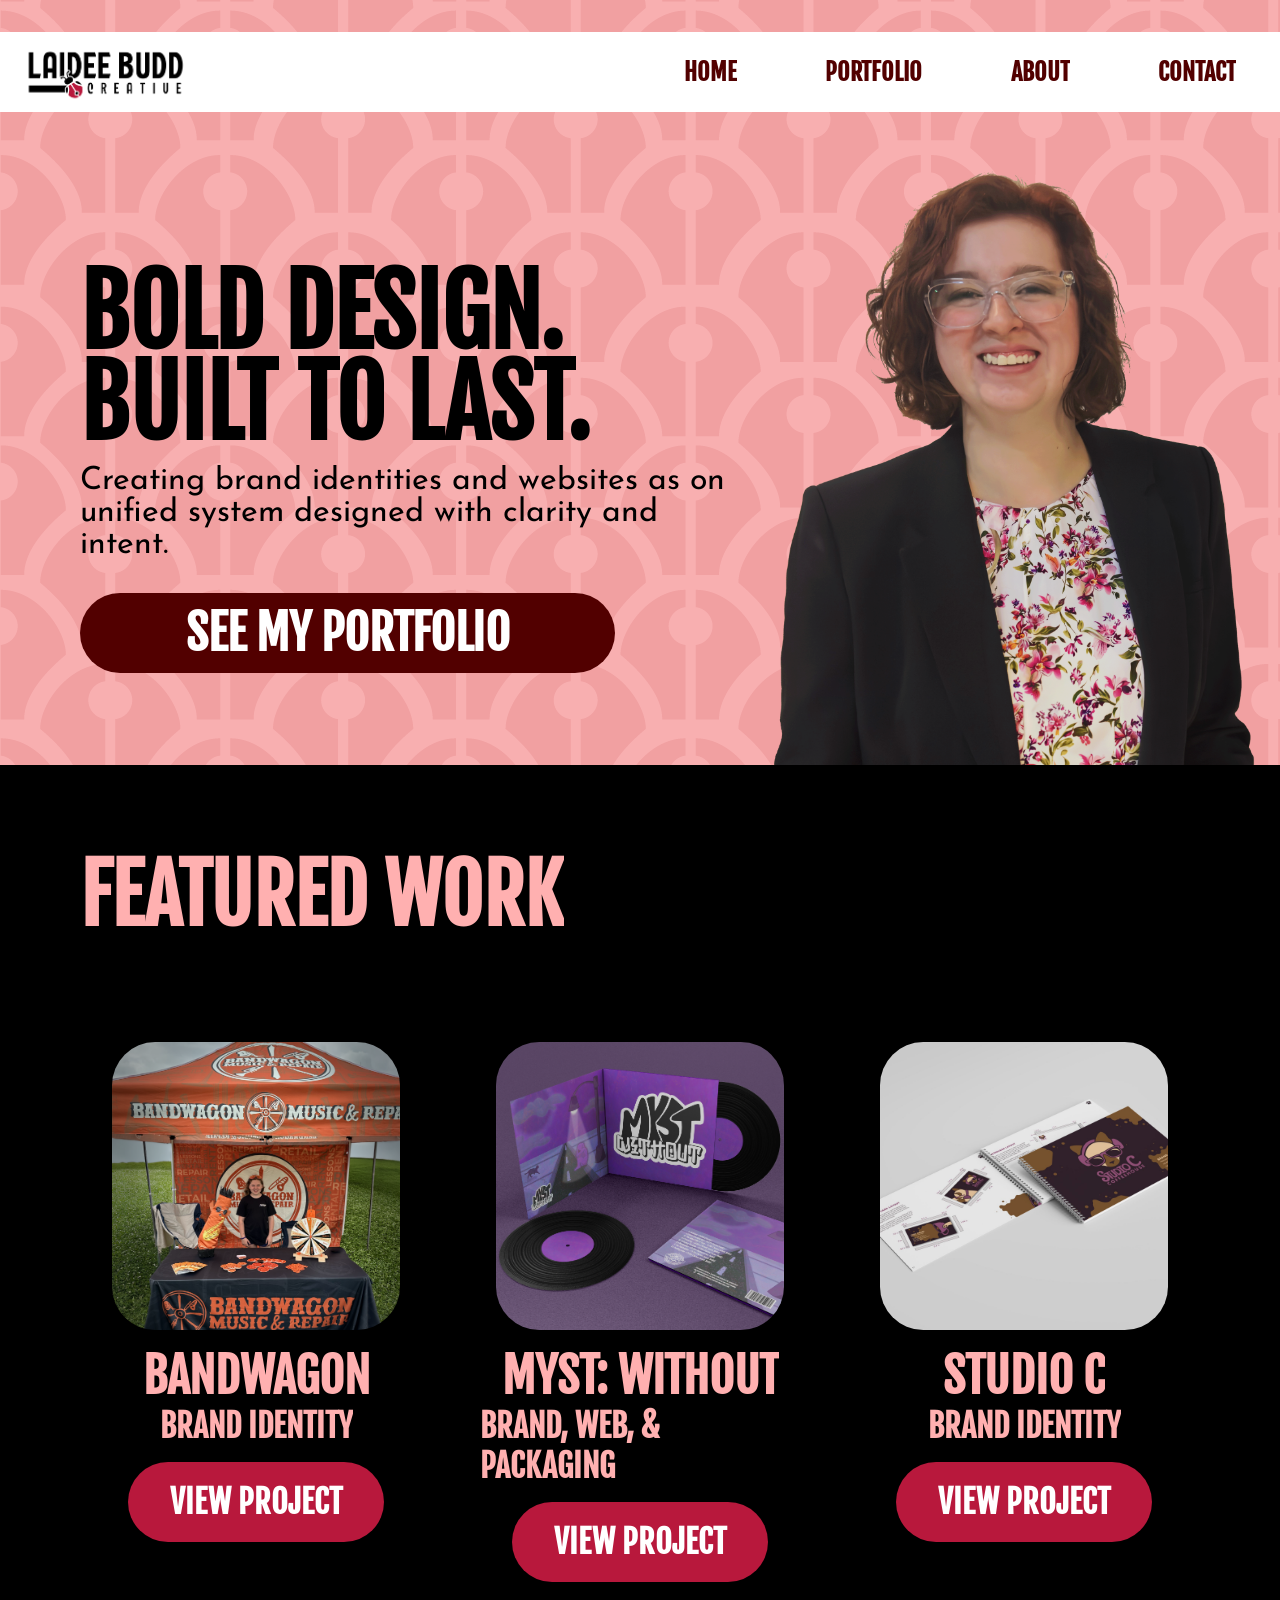
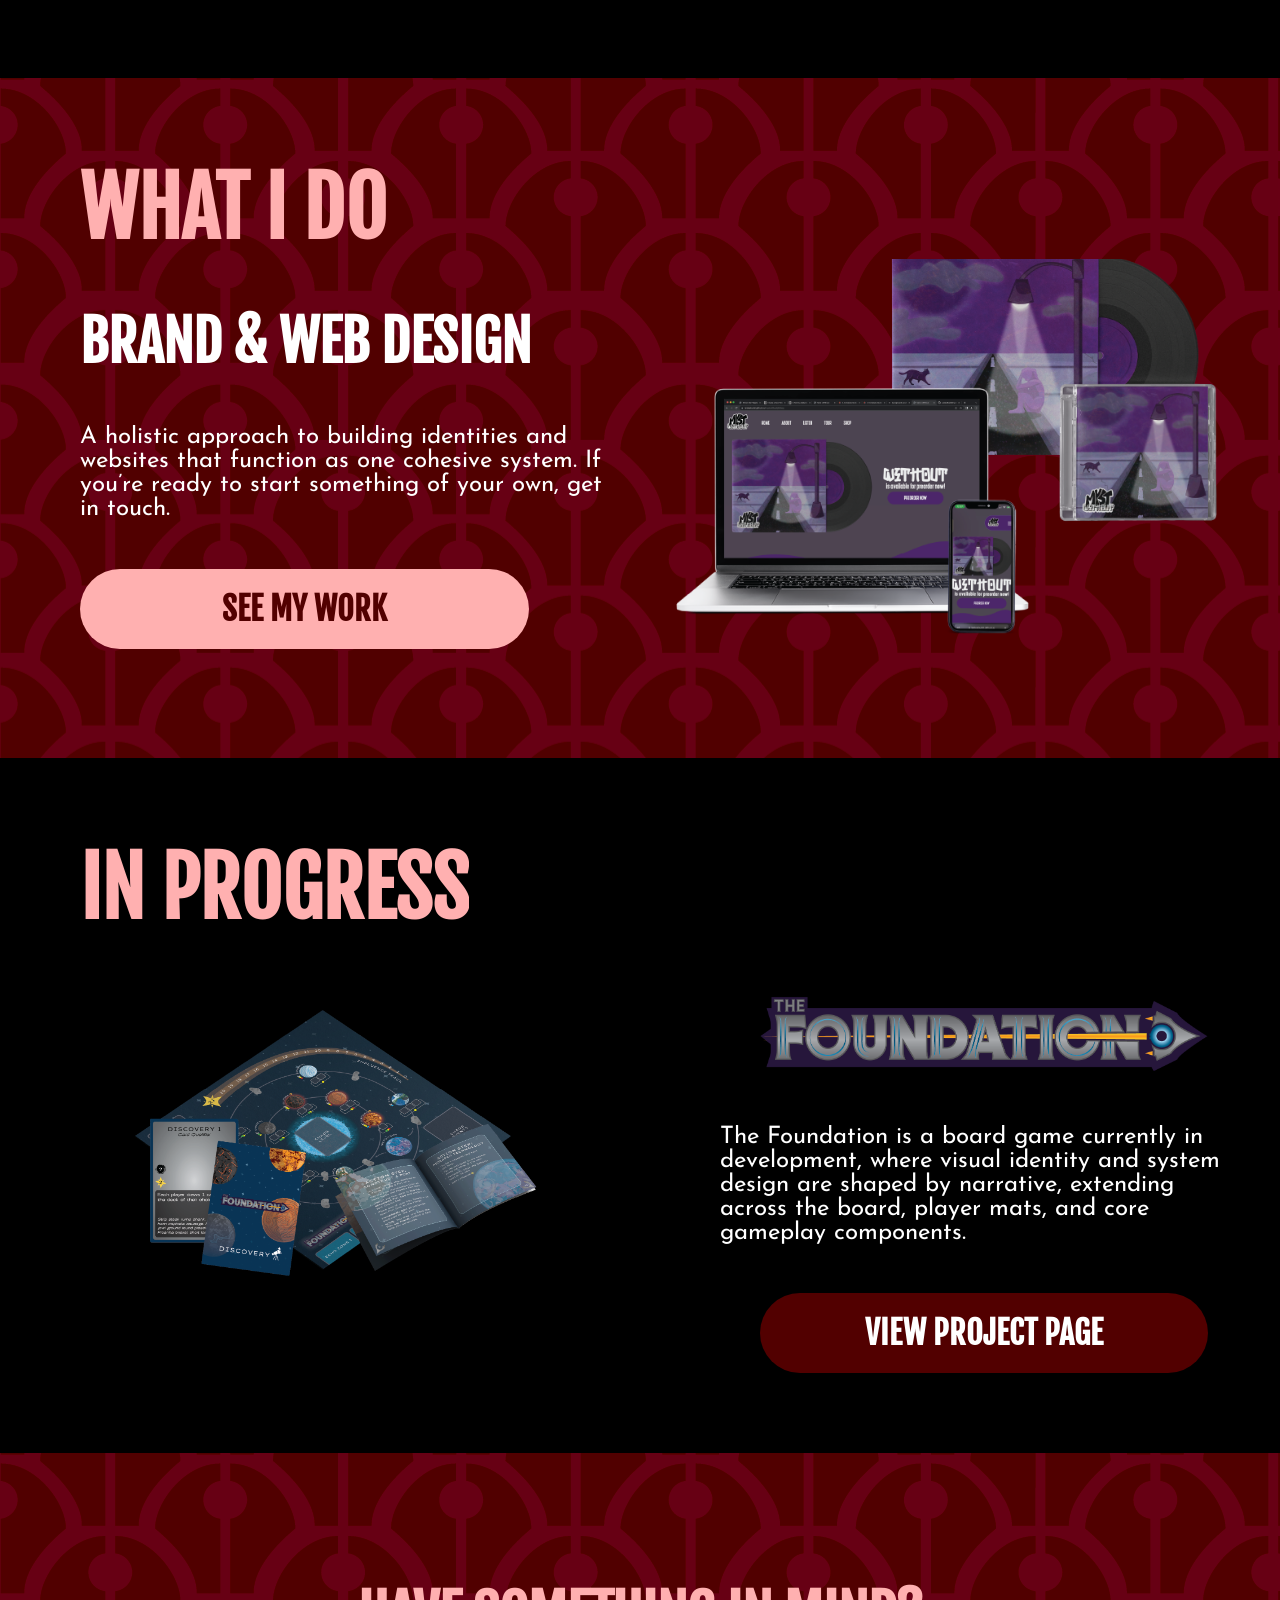
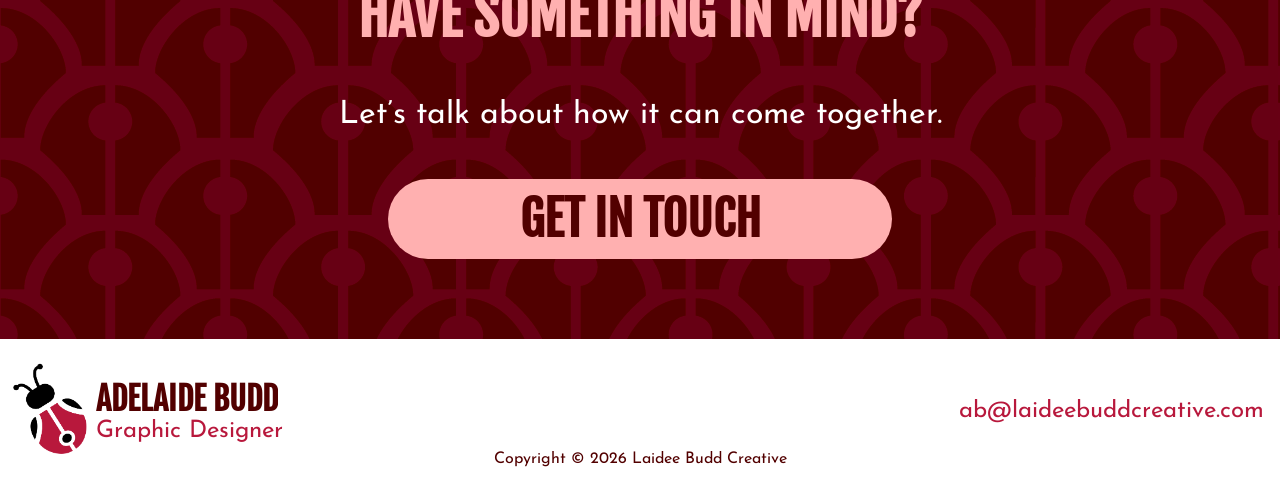
==== commit dbd976b9: "footer complete" ====
--- a/index.html
+++ b/index.html
@@ -100,6 +100,22 @@
         <a href="./contact.html" class="button">GET IN TOUCH</a>
 
     </div>
+
+    <footer>
+        <div class="main-section">
+            <div class="name-with-icon">
+                <img src="./images/Laidee Budd Creative Logo-03.png" alt="Laidee Budd Creative Submark Ladybug with Pen Icon">
+                <div class="namestack">
+                    <h5>ADELAIDE BUDD</h5>
+                    <p>Graphic Designer</p>
+                    
+                </div>
+            </div>
+            <a href="mailto:ab@laideebuddcreative.com">ab@laideebuddcreative.com</a>
+        </div>
+        <p class="copyright">Copyright © 2026 Laidee Budd Creative</p>
+
+    </footer>
     
 
     <script src="./script.js"></script>
--- a/sass/output.css
+++ b/sass/output.css
@@ -112,6 +112,91 @@
 
 .open-mobile-nav {
   height: 50vh;
+}
+
+footer {
+  background-color: #fff;
+  display: flex;
+  flex-direction: column;
+  align-items: center;
+}
+footer .main-section {
+  display: flex;
+  flex-direction: row;
+  justify-content: space-between;
+  align-items: center;
+  width: 100%;
+  padding: 1rem 1rem 1rem 0;
+}
+footer .main-section .name-with-icon {
+  display: flex;
+  flex-direction: row;
+  align-items: center;
+  justify-self: flex-start;
+}
+footer .main-section .name-with-icon img {
+  width: 7rem;
+  margin-right: -1rem;
+}
+footer .main-section .name-with-icon .namestack {
+  display: flex;
+  flex-direction: column;
+  align-items: flex-start;
+}
+footer .main-section .name-with-icon .namestack h5 {
+  font-family: "Fjalla One", sans-serif;
+  font-size: 2rem;
+  color: #520000;
+}
+footer .main-section .name-with-icon .namestack p {
+  font-family: "Josefin Sans", "Avenir Next", Avenir, "Century Gothic", sans-serif;
+  font-size: 1.5rem;
+  color: #B8183C;
+}
+@media (max-width: 500px) {
+  footer .main-section {
+    flex-direction: column;
+    align-items: center;
+  }
+}
+@media (min-width: 501px) and (max-width: 767px) {
+  footer .main-section {
+    flex-direction: column;
+    align-items: center;
+  }
+}
+footer .main-section a {
+  font-family: "Josefin Sans", "Avenir Next", Avenir, "Century Gothic", sans-serif;
+  font-size: 1.5rem;
+  color: #B8183C;
+  text-decoration: none;
+}
+@media (max-width: 500px) {
+  footer .main-section a {
+    margin: 1rem;
+  }
+}
+@media (min-width: 501px) and (max-width: 767px) {
+  footer .main-section a {
+    margin: 1rem;
+  }
+}
+footer .copyright {
+  font-family: "Josefin Sans", "Avenir Next", Avenir, "Century Gothic", sans-serif;
+  font-size: 1rem;
+  color: #520000;
+  margin-top: -2rem;
+  margin-bottom: 1rem;
+}
+@media (max-width: 500px) {
+  footer .copyright {
+    margin-top: 0;
+  }
+}
+@media (min-width: 501px) and (max-width: 767px) {
+  footer .copyright {
+    margin-top: 0;
+  }
 }
 
 .button {
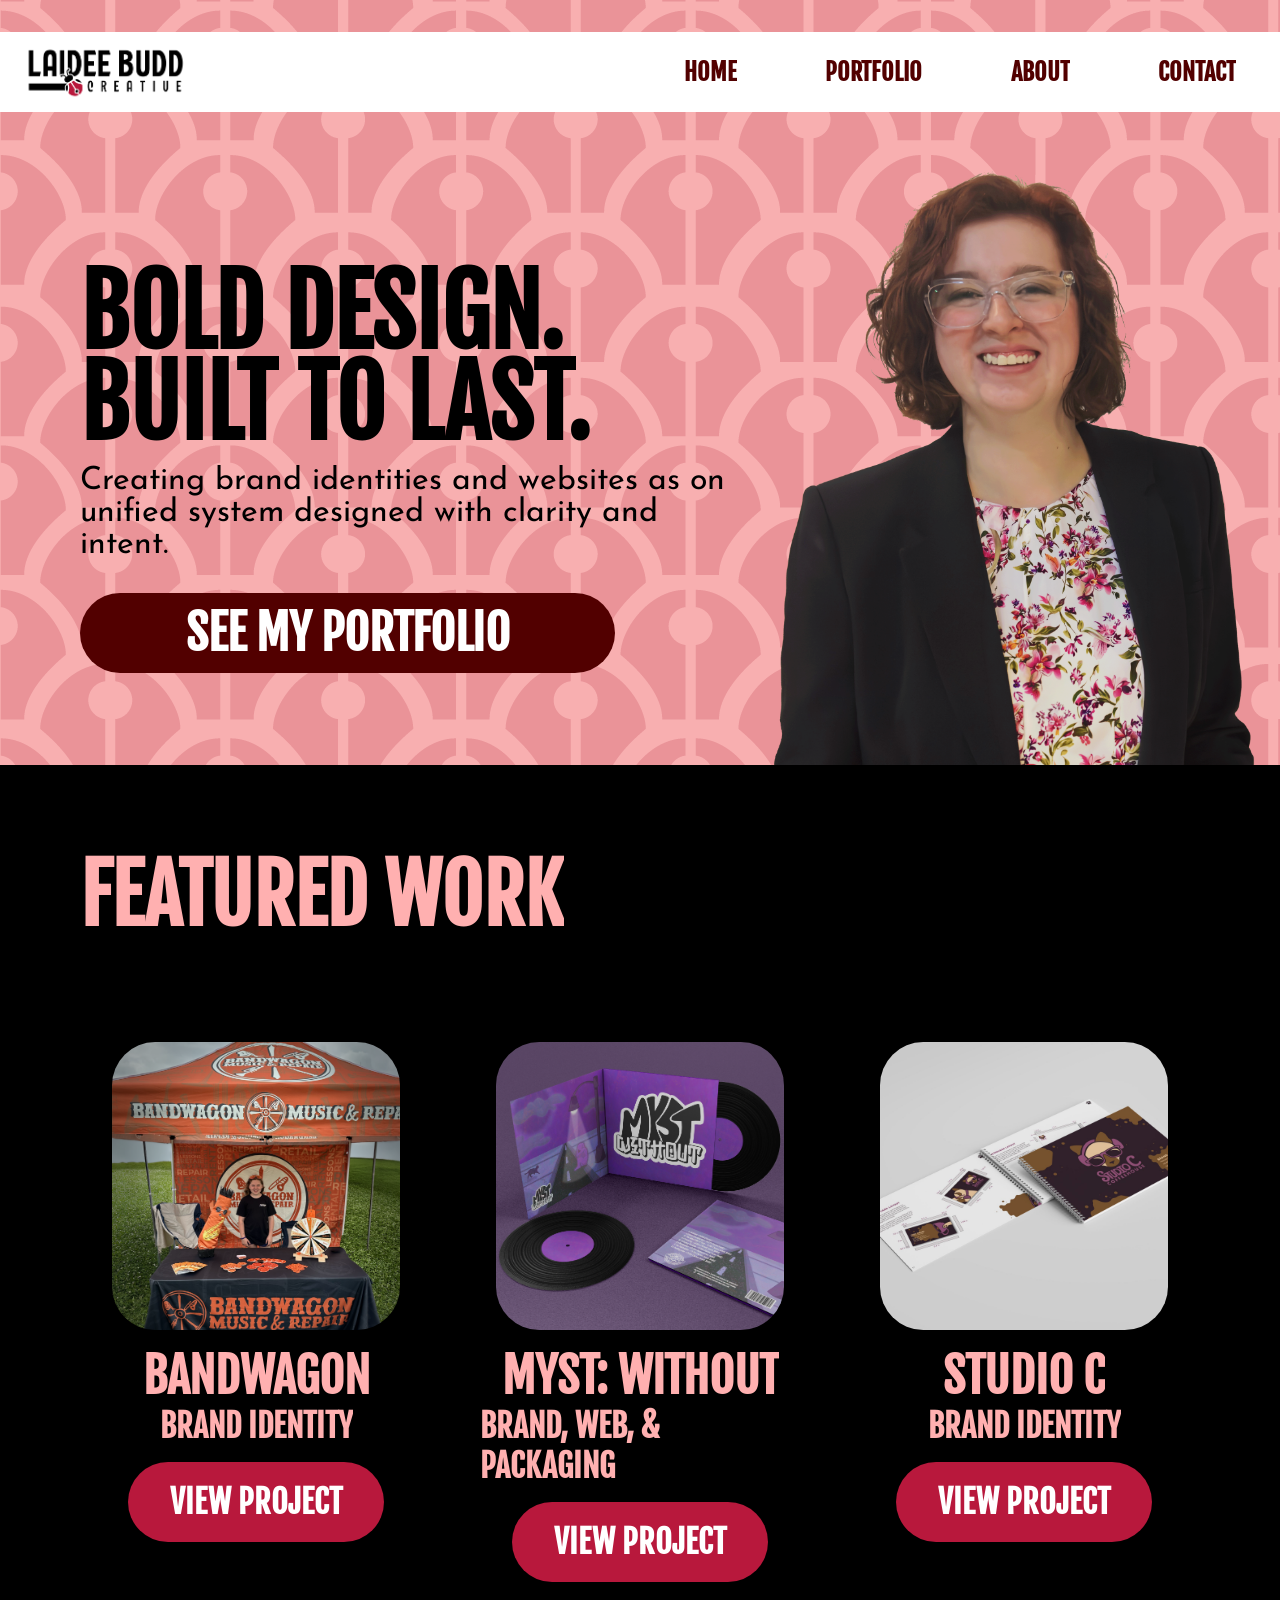
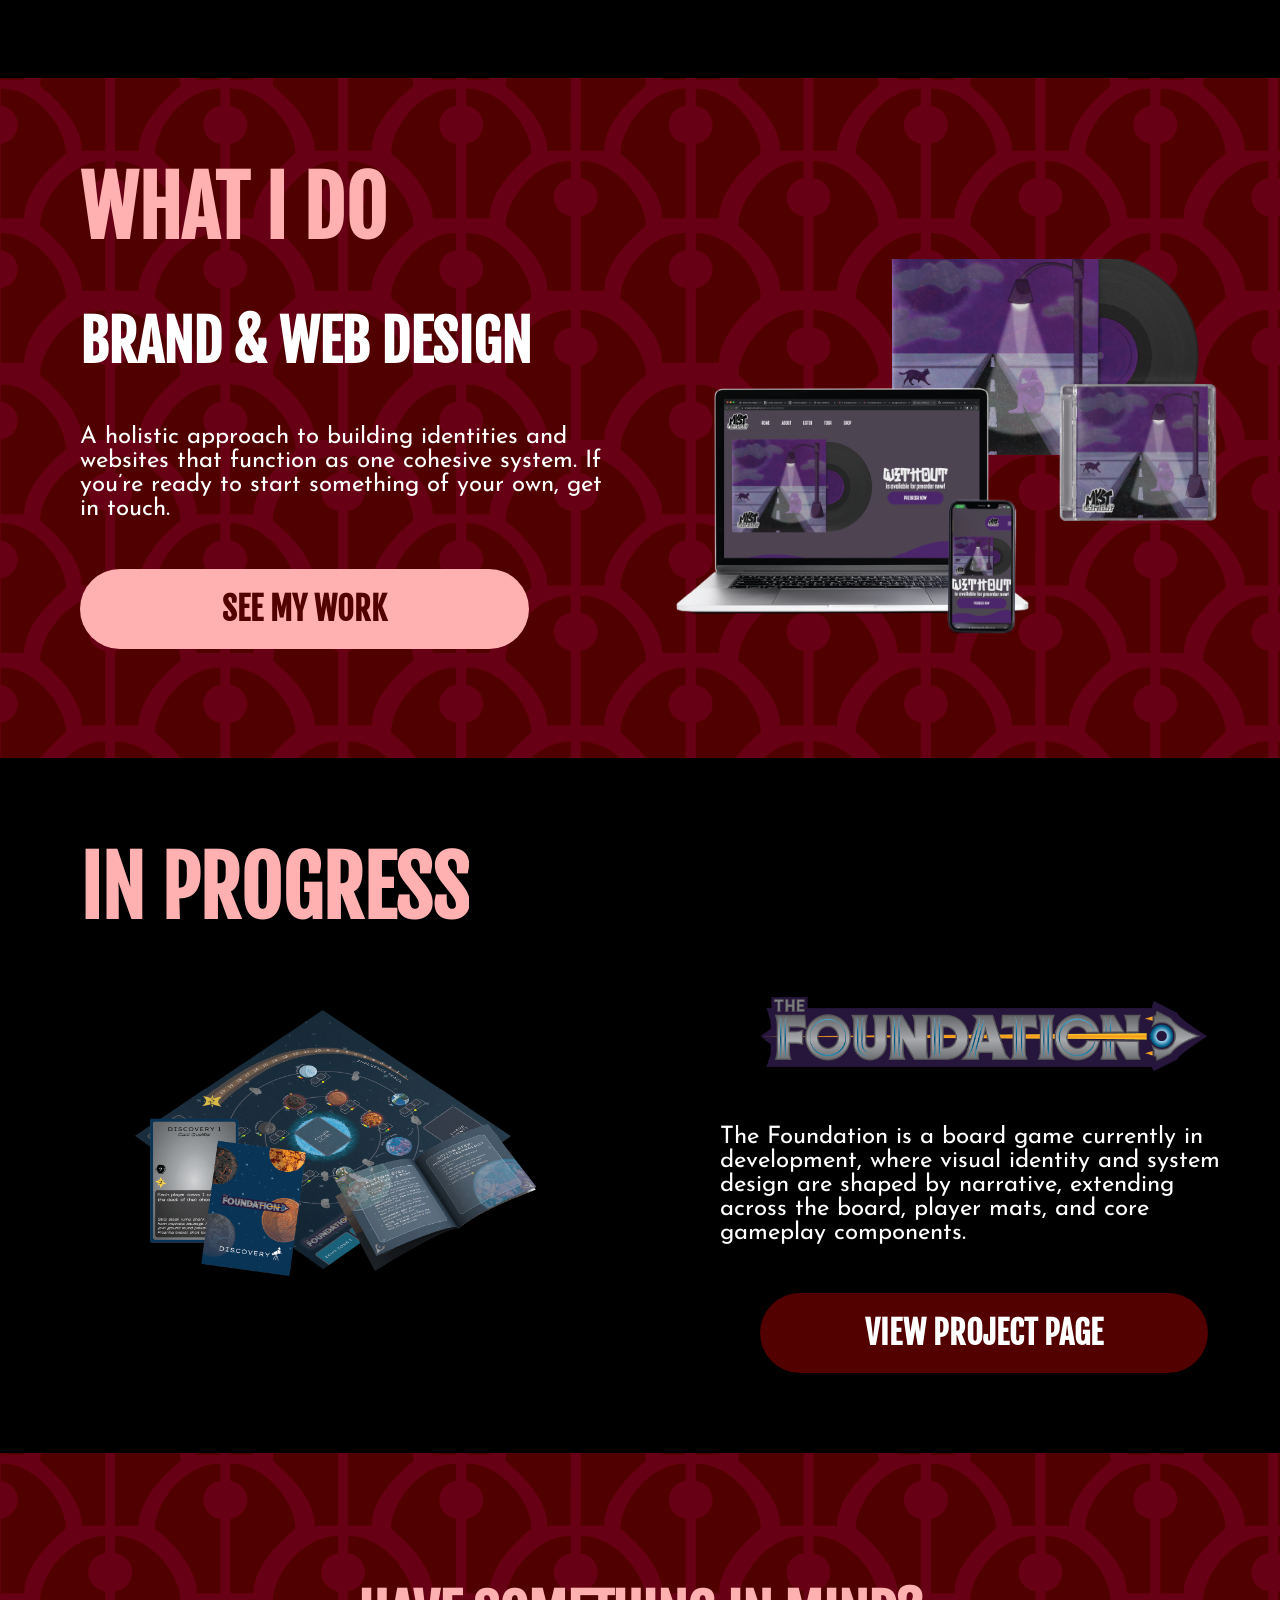
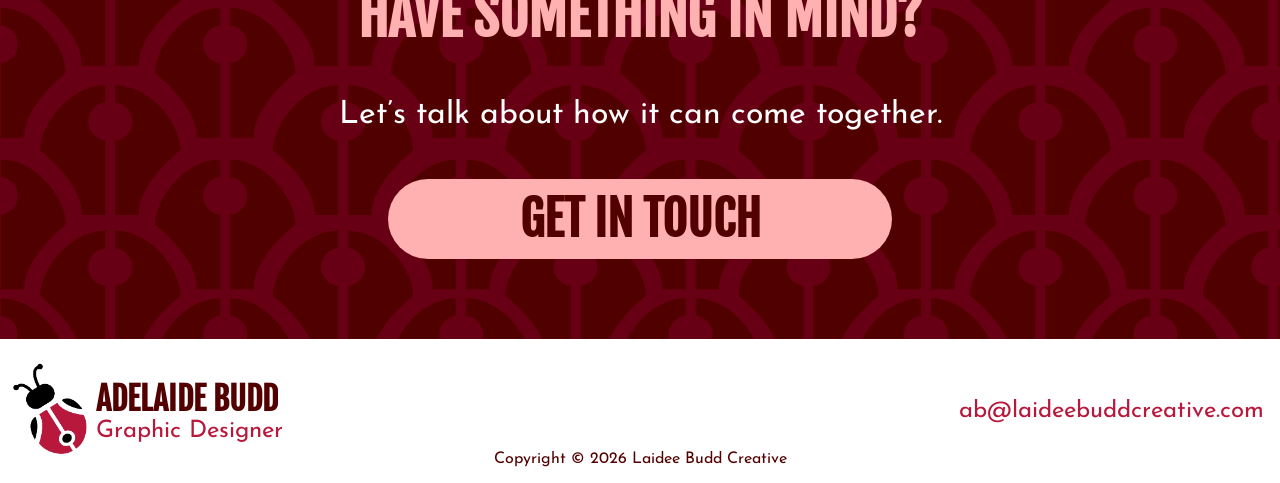
==== commit c1c2c5a4: "portfolio page added" ====
--- a/index.html
+++ b/index.html
@@ -14,7 +14,7 @@
     <nav>
         <div id="nav-container">
             <div id="navbar">
-                <img src="./images/laidee-budd-creative-logo.png" alt="Laidee Budd Creative Logo">
+                <a href="./index.html">               <img href="./index.html" src="./images/laidee-budd-creative-logo.png" alt="Laidee Budd Creative Logo"></a>
     
                 <div id="hamburger" onclick="menuToggle()">&#9776;</div>
             </div>
--- a/sass/output.css
+++ b/sass/output.css
@@ -239,6 +239,10 @@
   color: #520000;
 }
 
+body {
+  height: 100%;
+}
+
 .hero-grid-container {
   display: grid;
   grid-template-columns: 1fr 1 fr 1fr;
@@ -709,4 +713,17 @@
   background-color: #000;
 }
 
+.placeholder {
+  height: 85vw;
+  display: flex;
+  align-items: center;
+  justify-content: center;
+}
+.placeholder h1 {
+  font-family: "Fjalla One", sans-serif;
+  color: #fff;
+  text-align: center;
+  font-size: 5rem;
+}
+
 /*# sourceMappingURL=output.css.map */
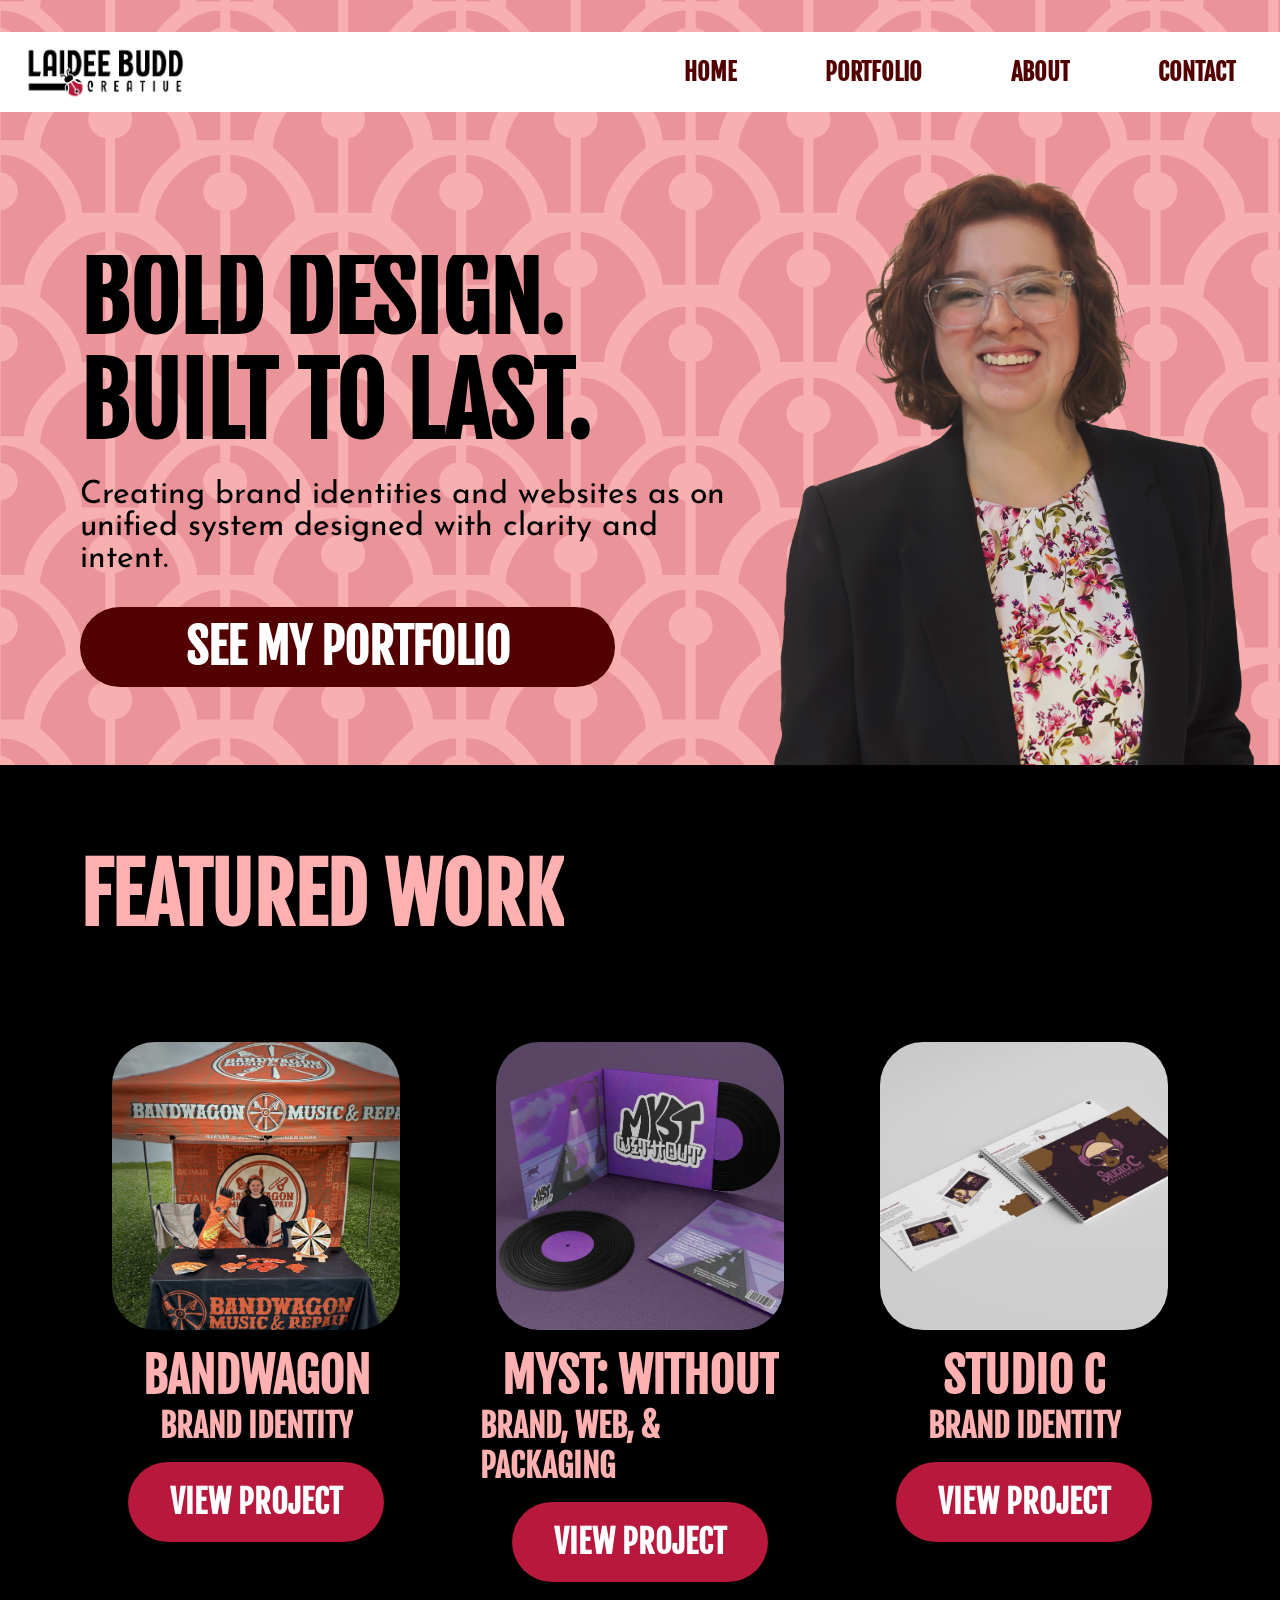
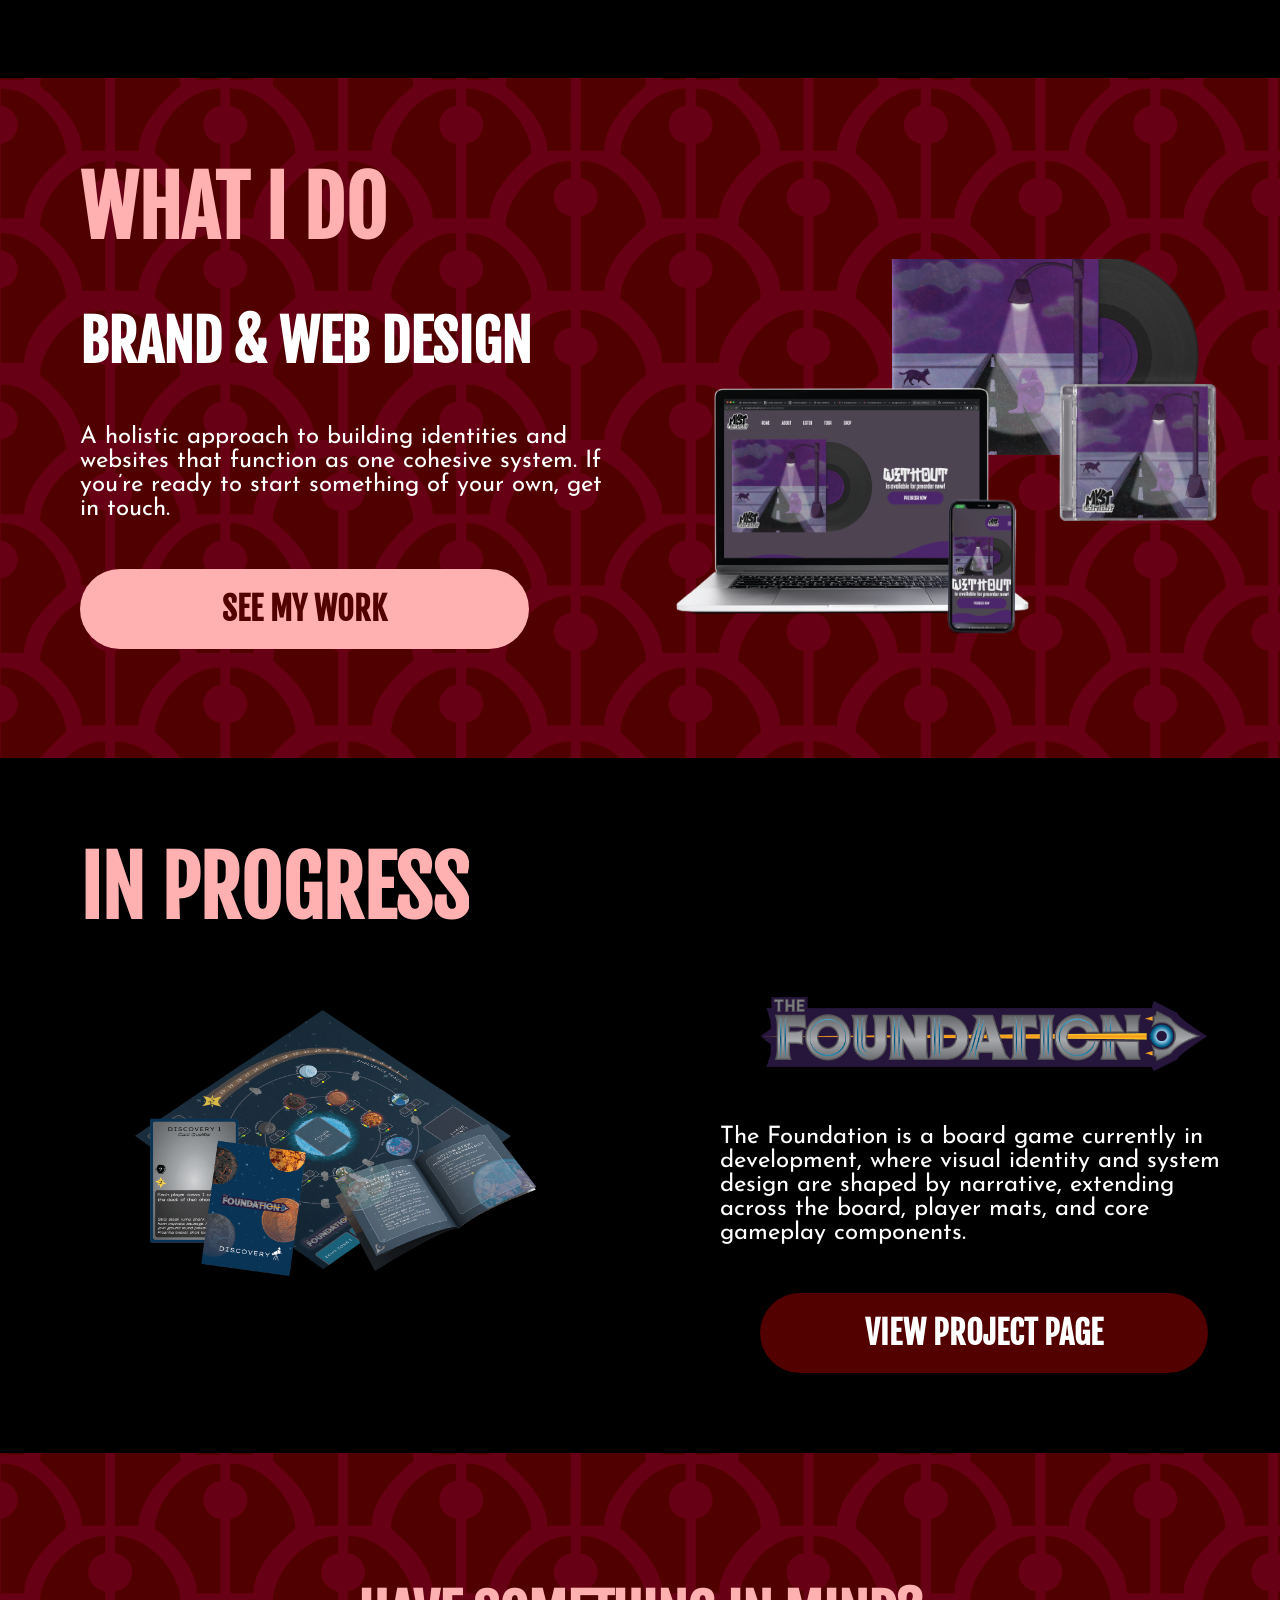
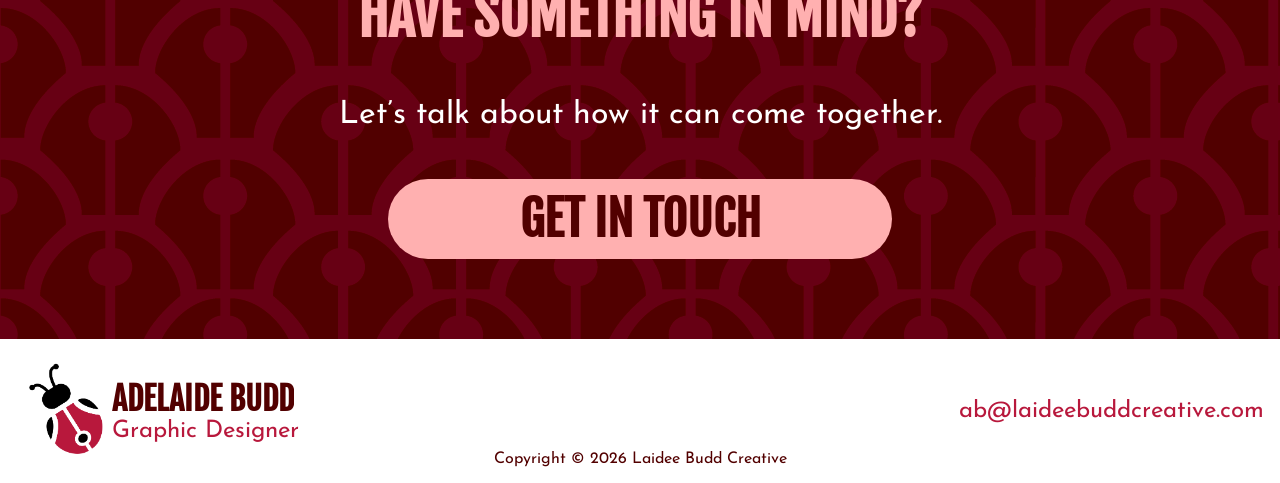
==== commit f01eb01f: "fixed text clipping" ====
--- a/index.html
+++ b/index.html
@@ -28,9 +28,8 @@
     </nav>
     <header class="hero-grid-container hero-background">
             <div class="text-box">
-                <h1>BOLD DESIGN. <br>
-                    BUILT TO LAST.
-                </h1>
+                <h1>BOLD DESIGN. </h1>
+                <h1 class="lower-line">BUILT TO LAST.</h1>
                 <p>
                     Creating brand identities and websites as on unified system designed with clarity and intent.
                 </p>
--- a/sass/output.css
+++ b/sass/output.css
@@ -126,7 +126,7 @@
   justify-content: space-between;
   align-items: center;
   width: 100%;
-  padding: 1rem 1rem 1rem 0;
+  padding: 1rem;
 }
 footer .main-section .name-with-icon {
   display: flex;
@@ -185,6 +185,7 @@
   font-family: "Josefin Sans", "Avenir Next", Avenir, "Century Gothic", sans-serif;
   font-size: 1rem;
   color: #520000;
+  text-align: center;
   margin-top: -2rem;
   margin-bottom: 1rem;
 }
@@ -290,10 +291,7 @@
 .hero-grid-container .text-box h1 {
   font-family: "Fjalla One", sans-serif;
   font-size: 6rem;
-  line-height: 95%;
-  padding-top: 1rem;
   margin-top: -6rem;
-  margin-bottom: 1rem;
 }
 @media (max-width: 500px) {
   .hero-grid-container .text-box h1 {
@@ -313,6 +311,10 @@
   .hero-grid-container .text-box h1 {
     font-size: 5rem;
   }
+}
+.hero-grid-container .text-box .lower-line {
+  margin-top: -1rem;
+  margin-bottom: 1rem;
 }
 .hero-grid-container .text-box p {
   font-family: "Josefin Sans", "Avenir Next", Avenir, "Century Gothic", sans-serif;
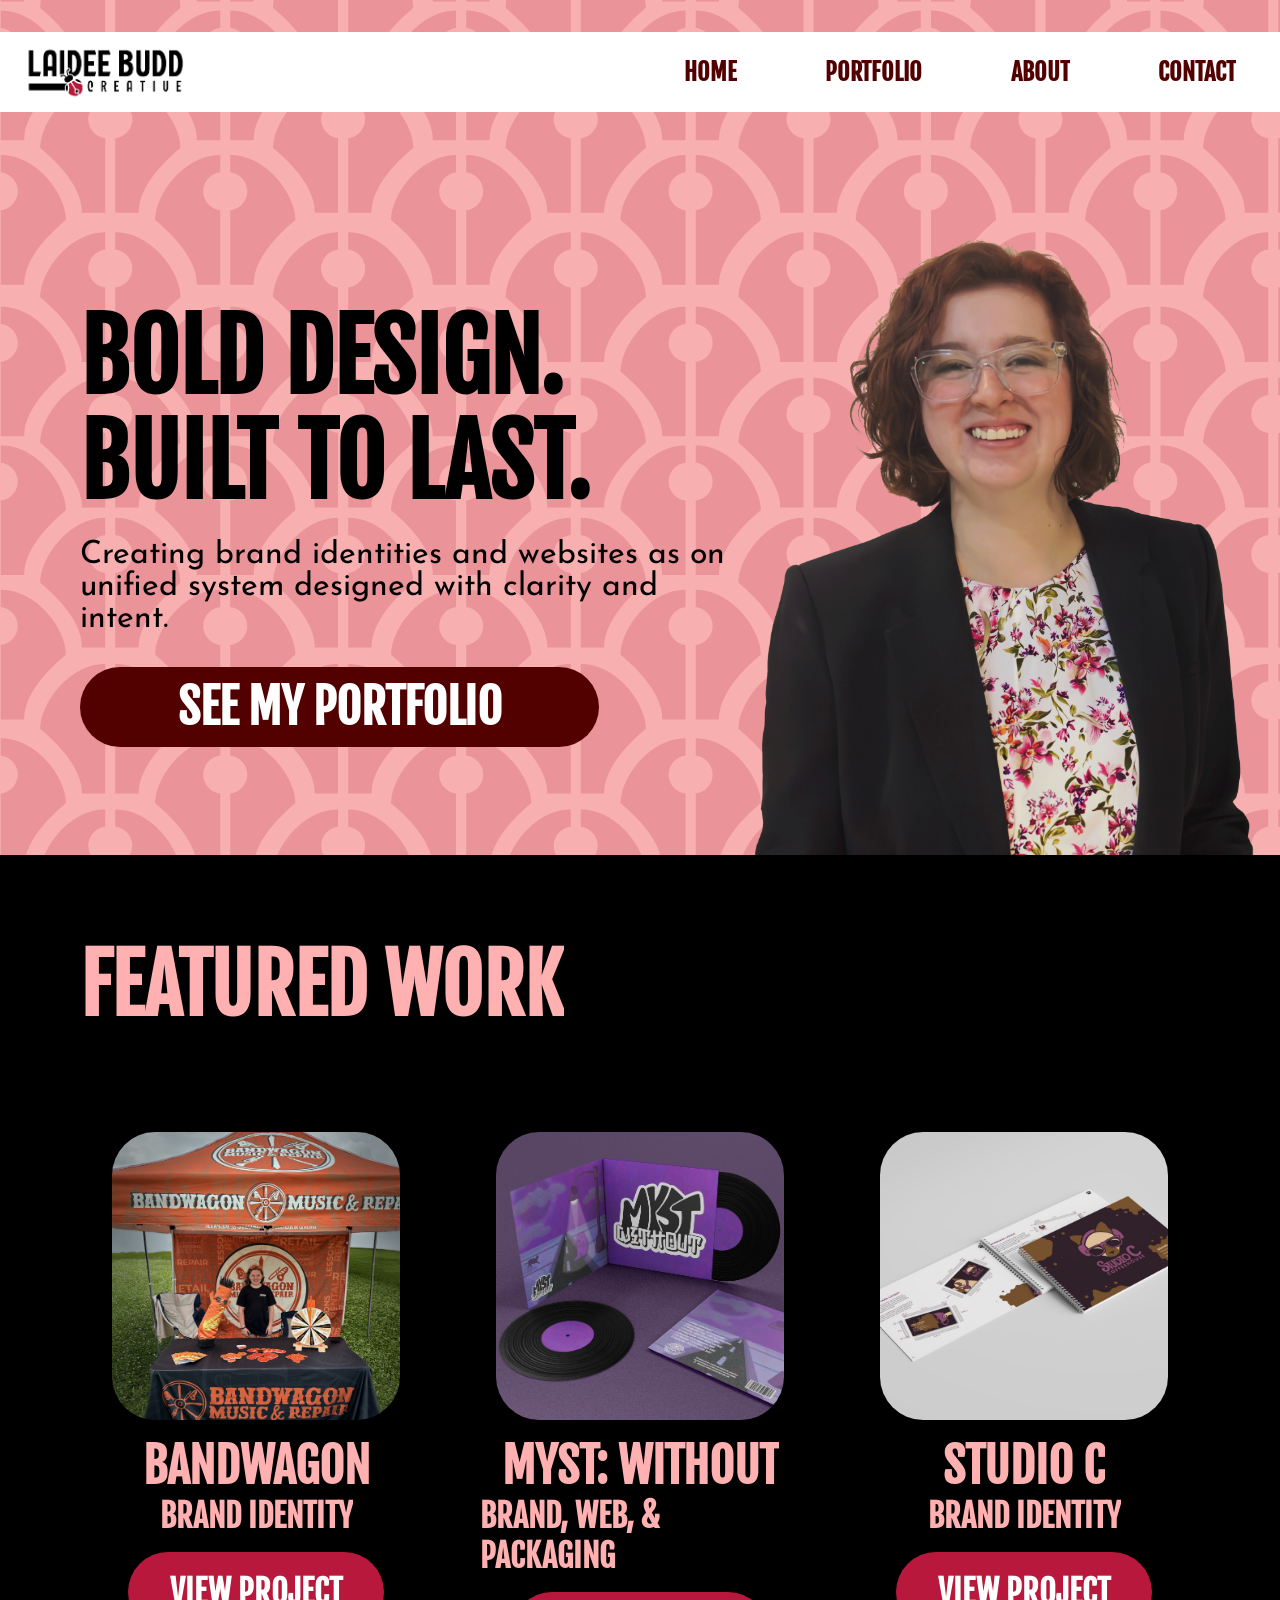
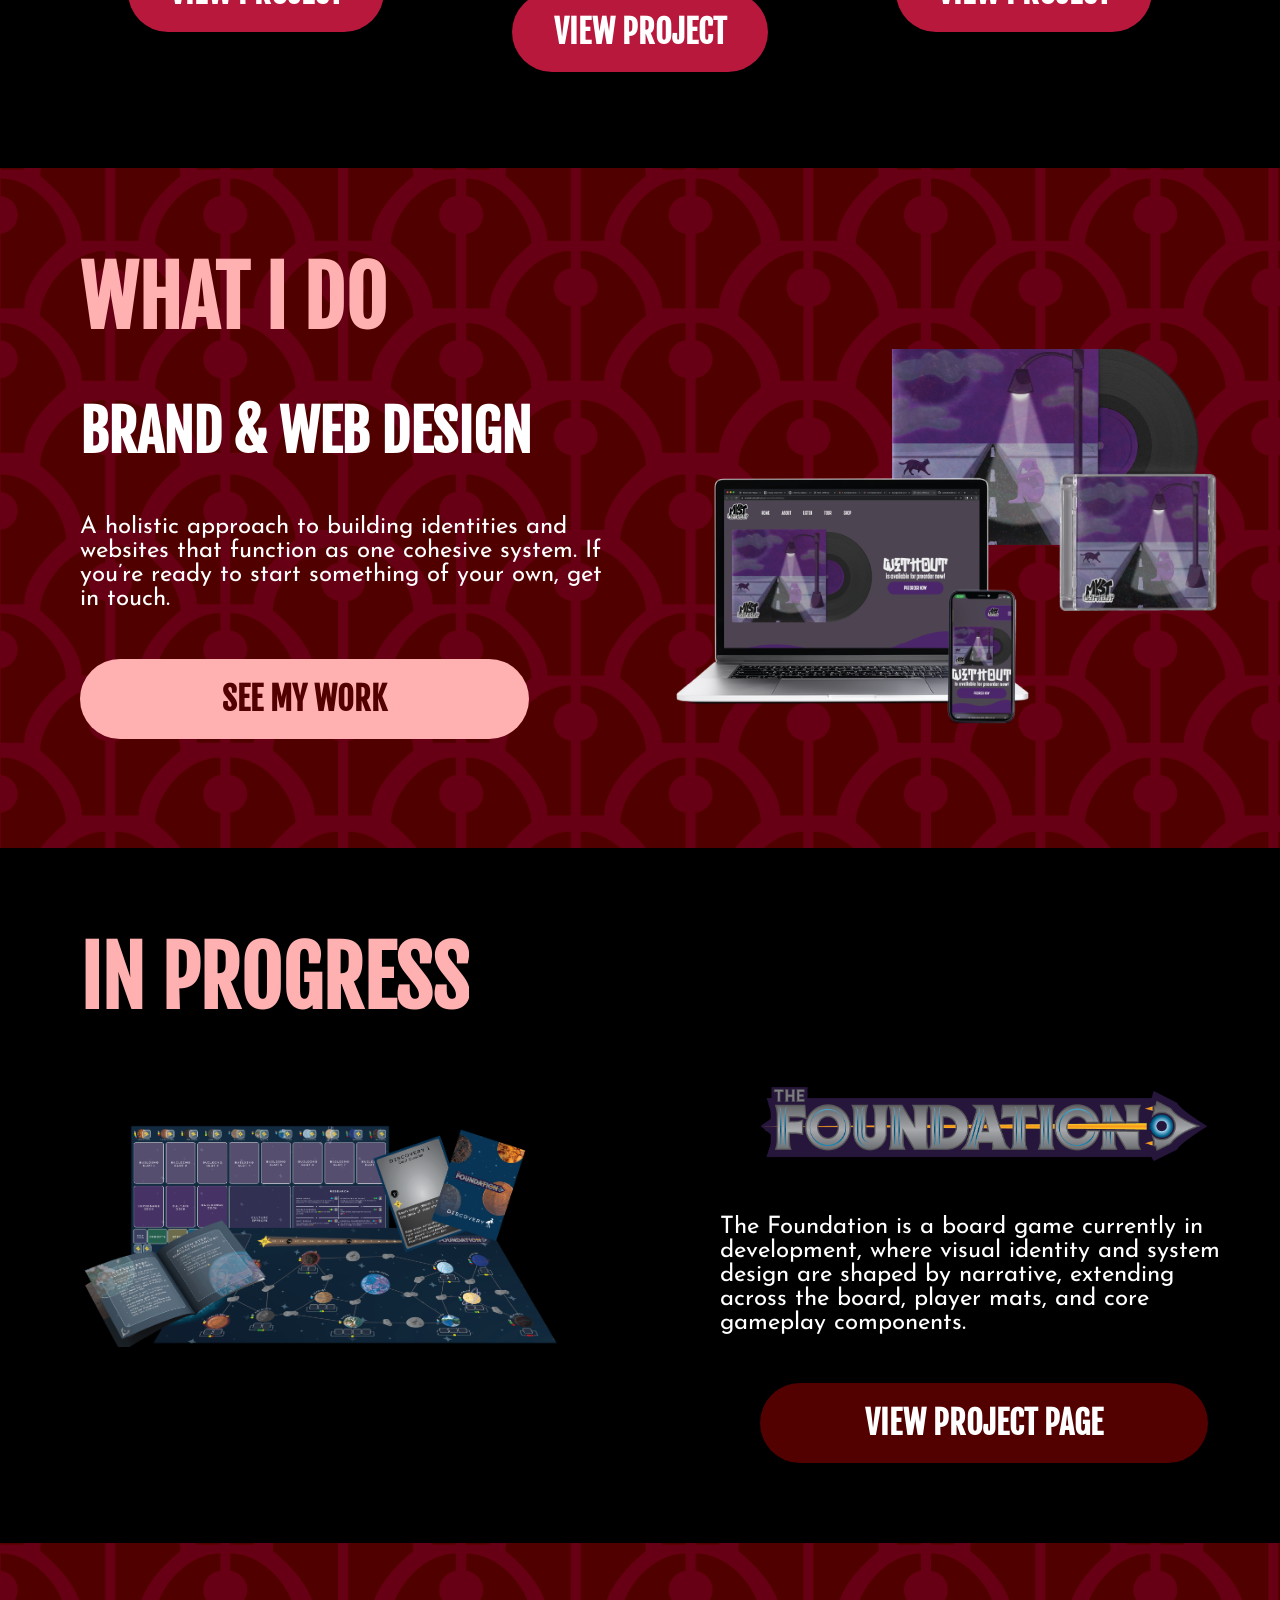
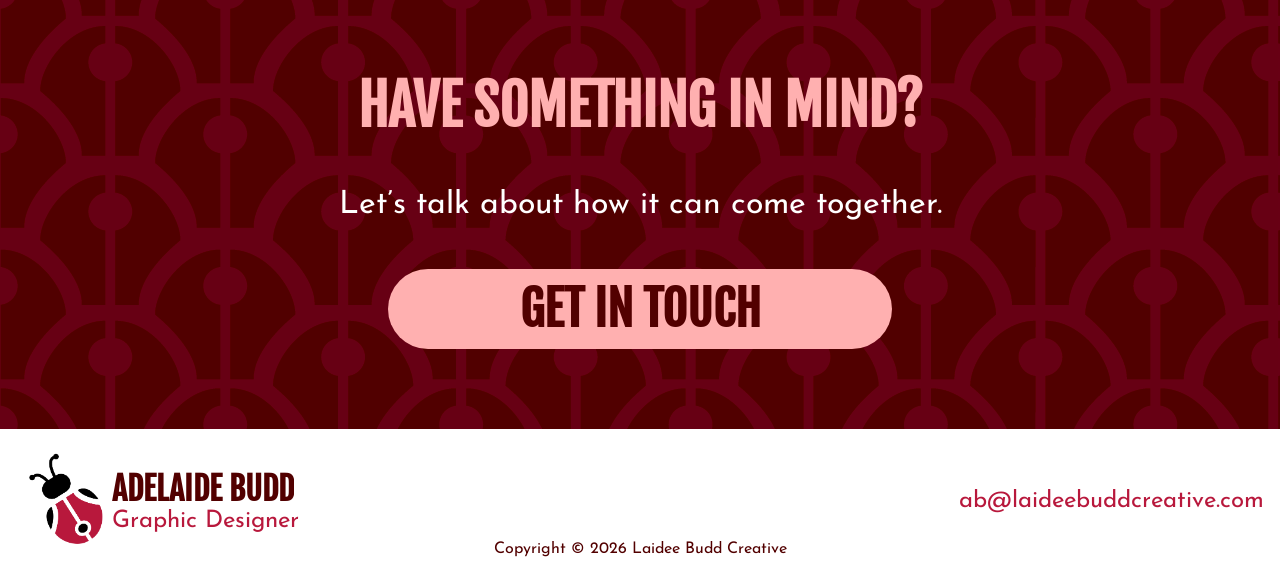
==== commit 7410a4ac: "studio c page added" ====
--- a/index.html
+++ b/index.html
@@ -70,7 +70,7 @@
 
                 <h3>BRAND & WEB DESIGN</h3>
                 <p>A holistic approach to building identities and websites that function as one cohesive system. If you’re ready to start something of your own, get in touch.</p>
-                <a href="/portfolio.html" class="button">SEE MY WORK</a>
+                <a href="./portfolio.html" class="button">SEE MY WORK</a>
             </div>
             <img class="section-img" src="./images/myst-webPackaging.png" alt="Myst: Without branding mockup featuring album Packaging, vinyl record, CD case, and Responsive Website designs displayed across desktop and mobile screens.">
 
@@ -85,7 +85,7 @@
 
                 <img class="foundation-logo" src="./images/The-Foundation-Logo.png" alt="The Foundation Board Game Logo">
                 <p>The Foundation is a board game currently in development, where visual identity and system design are shaped by narrative, extending across the board, player mats, and core gameplay components.</p>
-                <a href="/altaira-studios.html" class="button">VIEW PROJECT PAGE</a>
+                <a href="./altaira-studios.html" class="button">VIEW PROJECT PAGE</a>
             </div>
             <img class="section-img" src="./images/the-foundation-mockup.png" alt="Board game design mockup for The Foundation featuring a space-themed game board, discovery cards, and rulebook layouts with sci-fi inspired UI, iconography, and planetary artwork.">
 
--- a/sass/output.css
+++ b/sass/output.css
@@ -249,7 +249,7 @@
   grid-template-columns: 1fr 1 fr 1fr;
   grid-template-rows: 1fr 1fr 1fr;
   grid-template-areas: ". . hs" "txt . hs" "txt . hs";
-  height: 85vh;
+  min-height: 95vh;
 }
 @media (max-width: 500px) {
   .hero-grid-container {
@@ -309,7 +309,7 @@
 }
 @media (min-width: 768px) and (max-width: 1199px) {
   .hero-grid-container .text-box h1 {
-    font-size: 5rem;
+    font-size: 4rem;
   }
 }
 .hero-grid-container .text-box .lower-line {
@@ -356,7 +356,7 @@
 }
 .hero-grid-container img {
   grid-area: hs;
-  height: 85%;
+  max-height: 75vh;
   align-self: flex-end;
 }
 @media (max-width: 500px) {
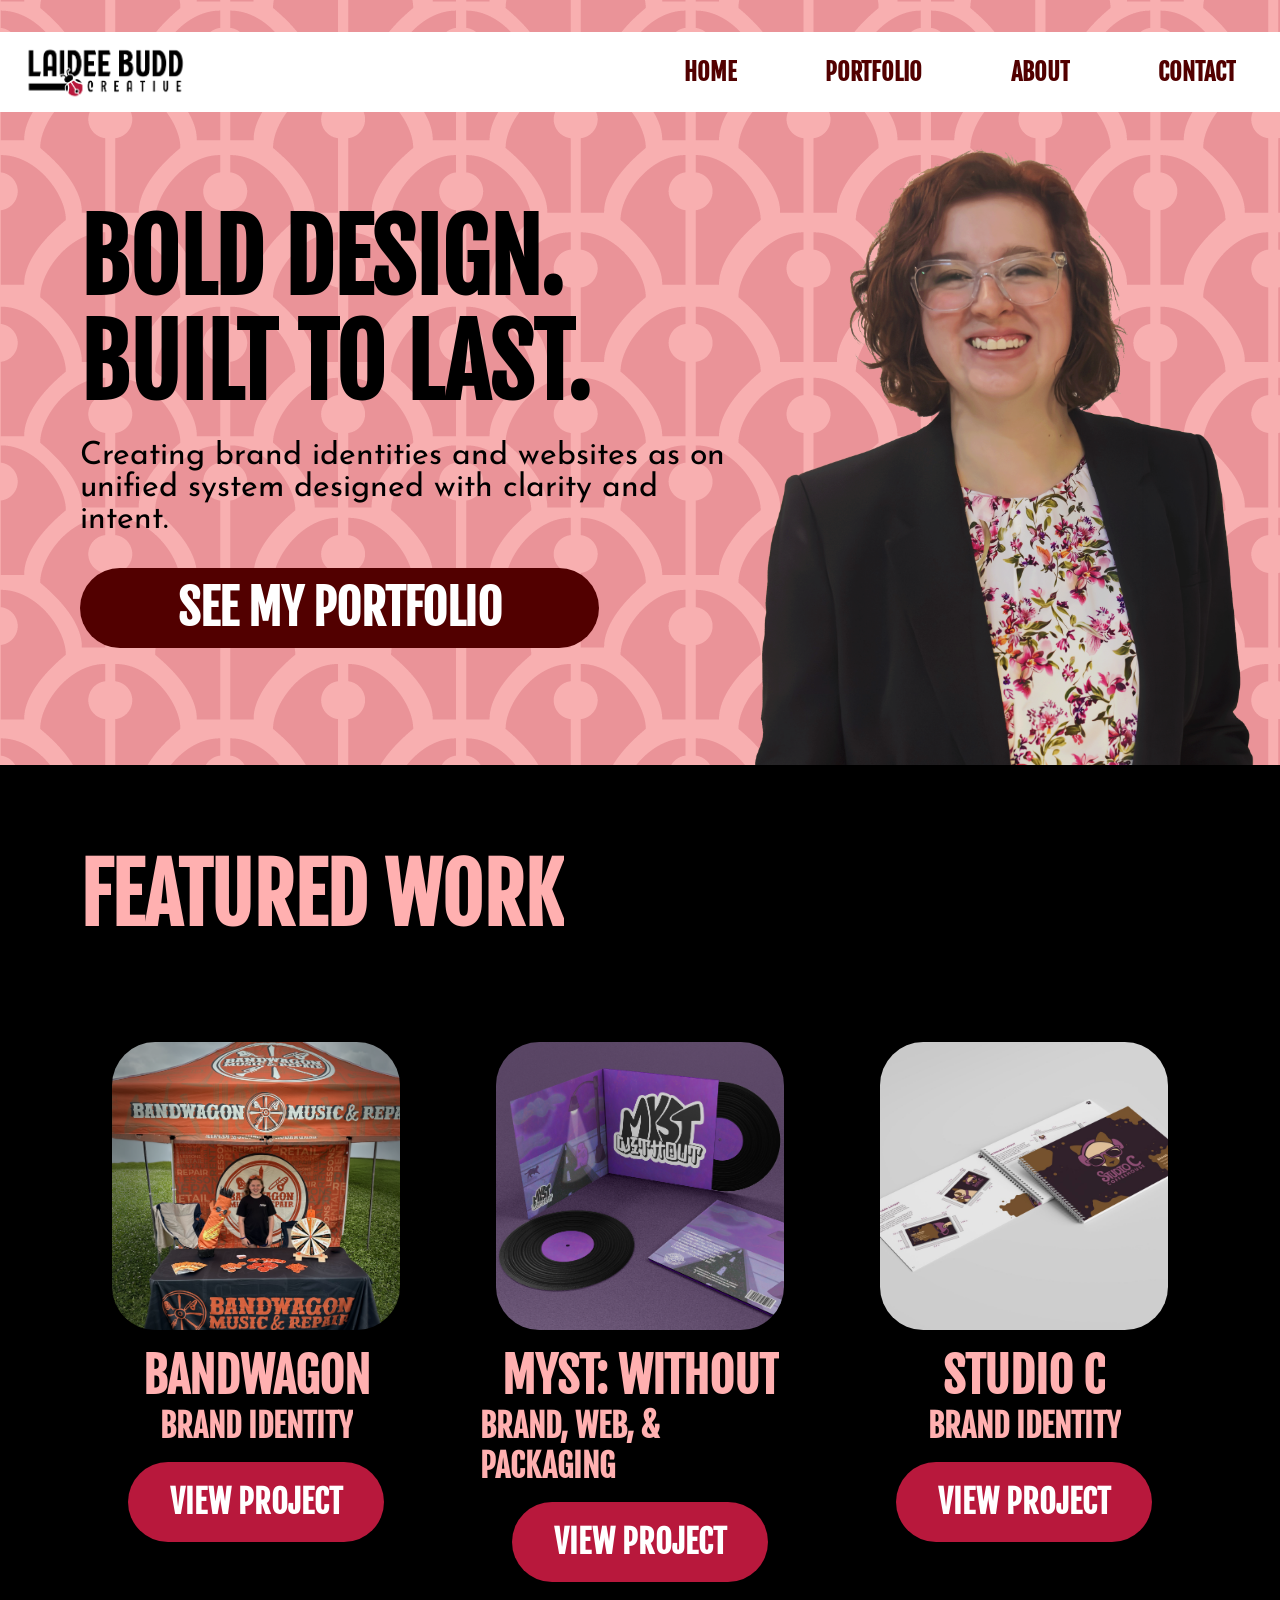
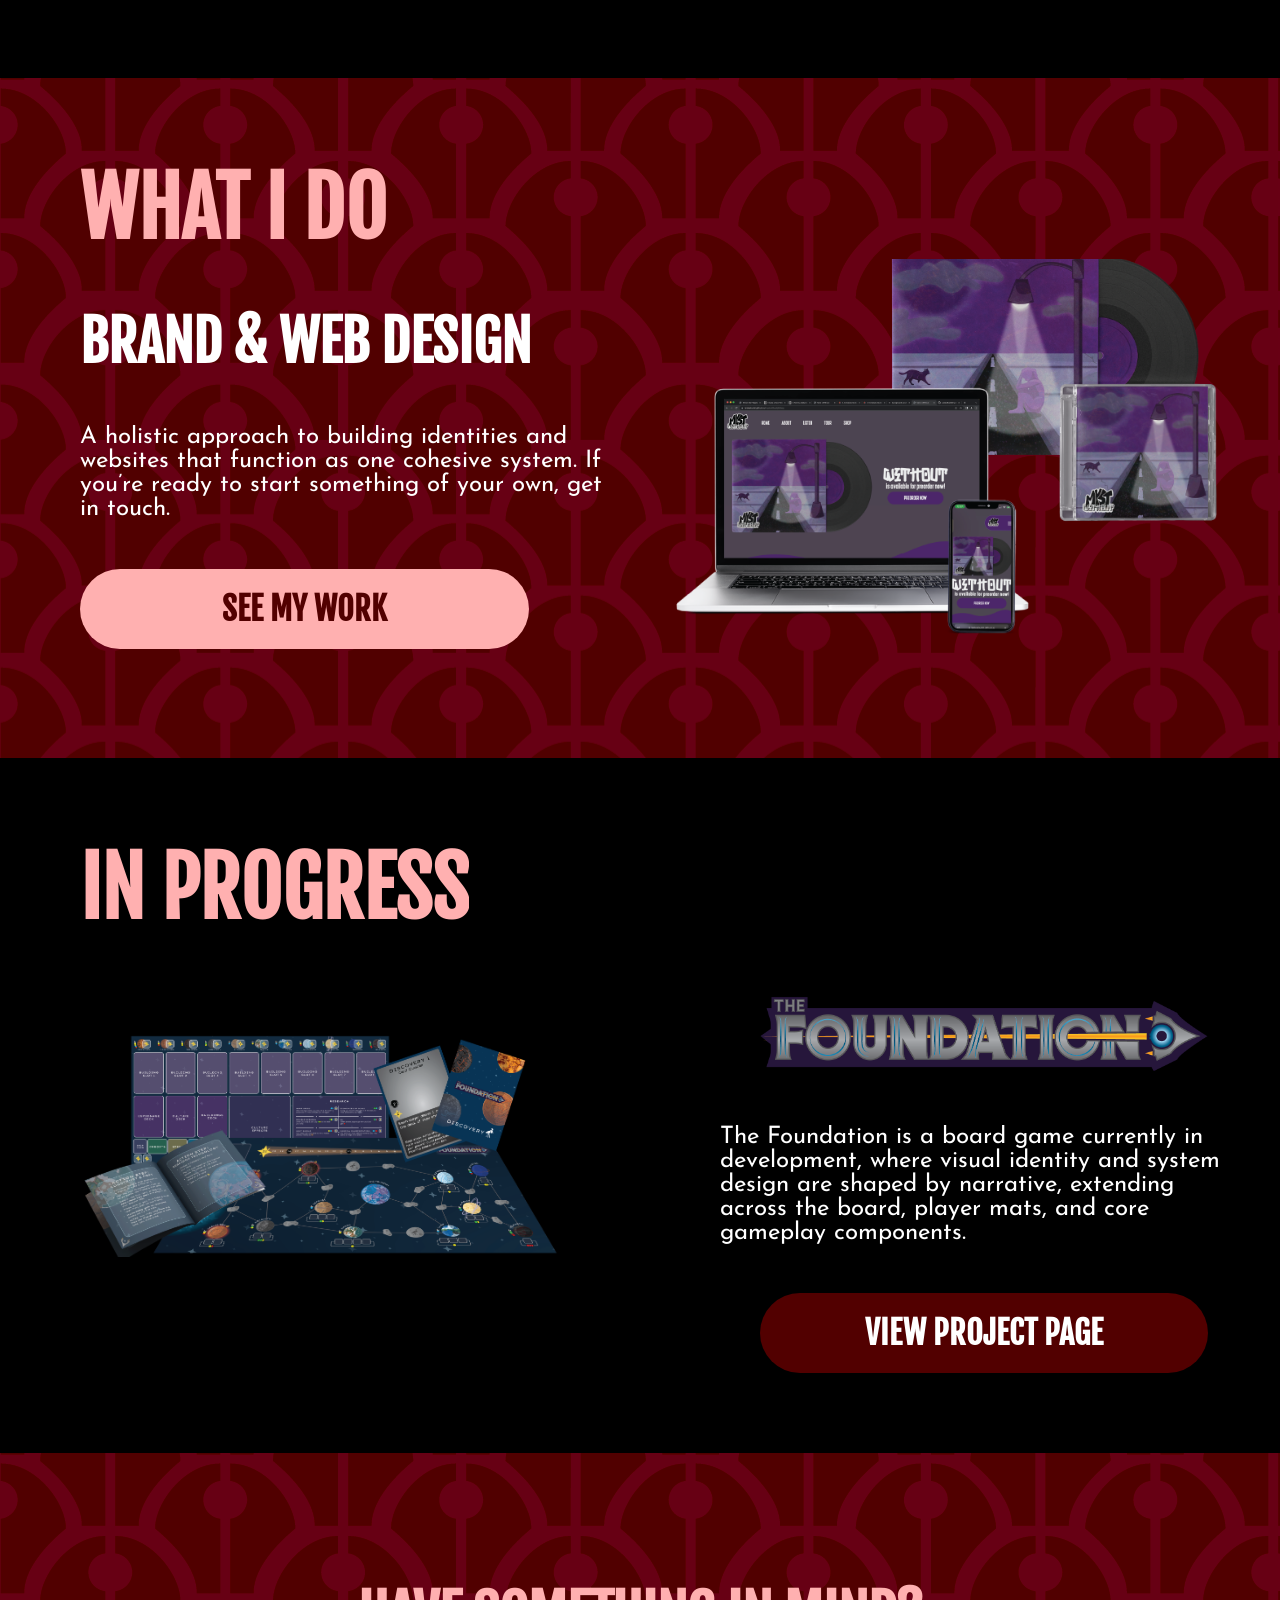
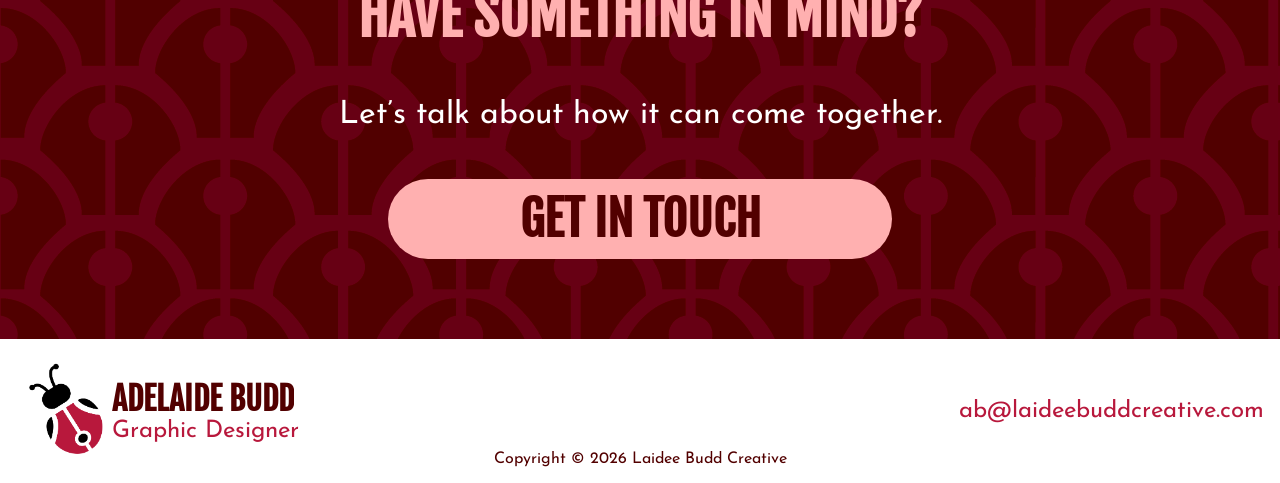
==== commit c2e29520: "added favicon" ====
--- a/index.html
+++ b/index.html
@@ -9,6 +9,7 @@
     <link rel="preconnect" href="https://fonts.googleapis.com">
     <link rel="preconnect" href="https://fonts.gstatic.com" crossorigin>
     <link href="https://fonts.googleapis.com/css2?family=Fjalla+One&family=Josefin+Sans:ital,wght@0,100..700;1,100..700&display=swap" rel="stylesheet">
+    <link rel="shortcut icon" href="./images/favicon.png" type="image/x-icon">
 </head>
 <body>
     <nav>
--- a/sass/output.css
+++ b/sass/output.css
@@ -201,28 +201,34 @@
 }
 
 .button {
+  display: flex;
+  align-items: center;
+  justify-content: center;
   font-family: "Fjalla One", sans-serif;
   font-weight: bold;
   text-decoration: none;
   color: #fff;
   font-size: 3rem;
   text-align: center;
-  align-content: center;
+  line-height: 1;
   background-color: #520000;
-  height: 5rem;
   border-radius: 100px;
   width: 80%;
+  max-width: 100%;
+  padding: 0.75rem 2rem;
+  min-height: 5rem;
+  white-space: normal;
 }
 @media (max-width: 500px) {
   .button {
     font-size: 2rem;
-    height: 4rem;
+    min-height: 4rem;
   }
 }
 @media (min-width: 501px) and (max-width: 767px) {
   .button {
     font-size: 2rem;
-    height: 4rem;
+    min-height: 4rem;
   }
 }
 
@@ -247,9 +253,9 @@
 .hero-grid-container {
   display: grid;
   grid-template-columns: 1fr 1 fr 1fr;
-  grid-template-rows: 1fr 1fr 1fr;
-  grid-template-areas: ". . hs" "txt . hs" "txt . hs";
-  min-height: 95vh;
+  grid-template-rows: 1fr 1fr;
+  grid-template-areas: "txt . hs" "txt . hs";
+  min-height: 85vh;
 }
 @media (max-width: 500px) {
   .hero-grid-container {
@@ -273,6 +279,7 @@
   flex-direction: column;
   margin-left: 5rem;
   justify-content: center;
+  margin-top: 10rem;
 }
 @media (max-width: 500px) {
   .hero-grid-container .text-box {
@@ -291,7 +298,6 @@
 .hero-grid-container .text-box h1 {
   font-family: "Fjalla One", sans-serif;
   font-size: 6rem;
-  margin-top: -6rem;
 }
 @media (max-width: 500px) {
   .hero-grid-container .text-box h1 {
@@ -334,6 +340,9 @@
     width: 75%;
     margin-bottom: 1rem;
   }
+}
+.hero-grid-container .text-box .button {
+  margin-bottom: 5rem;
 }
 @media (max-width: 500px) {
   .hero-grid-container .text-box .button {
